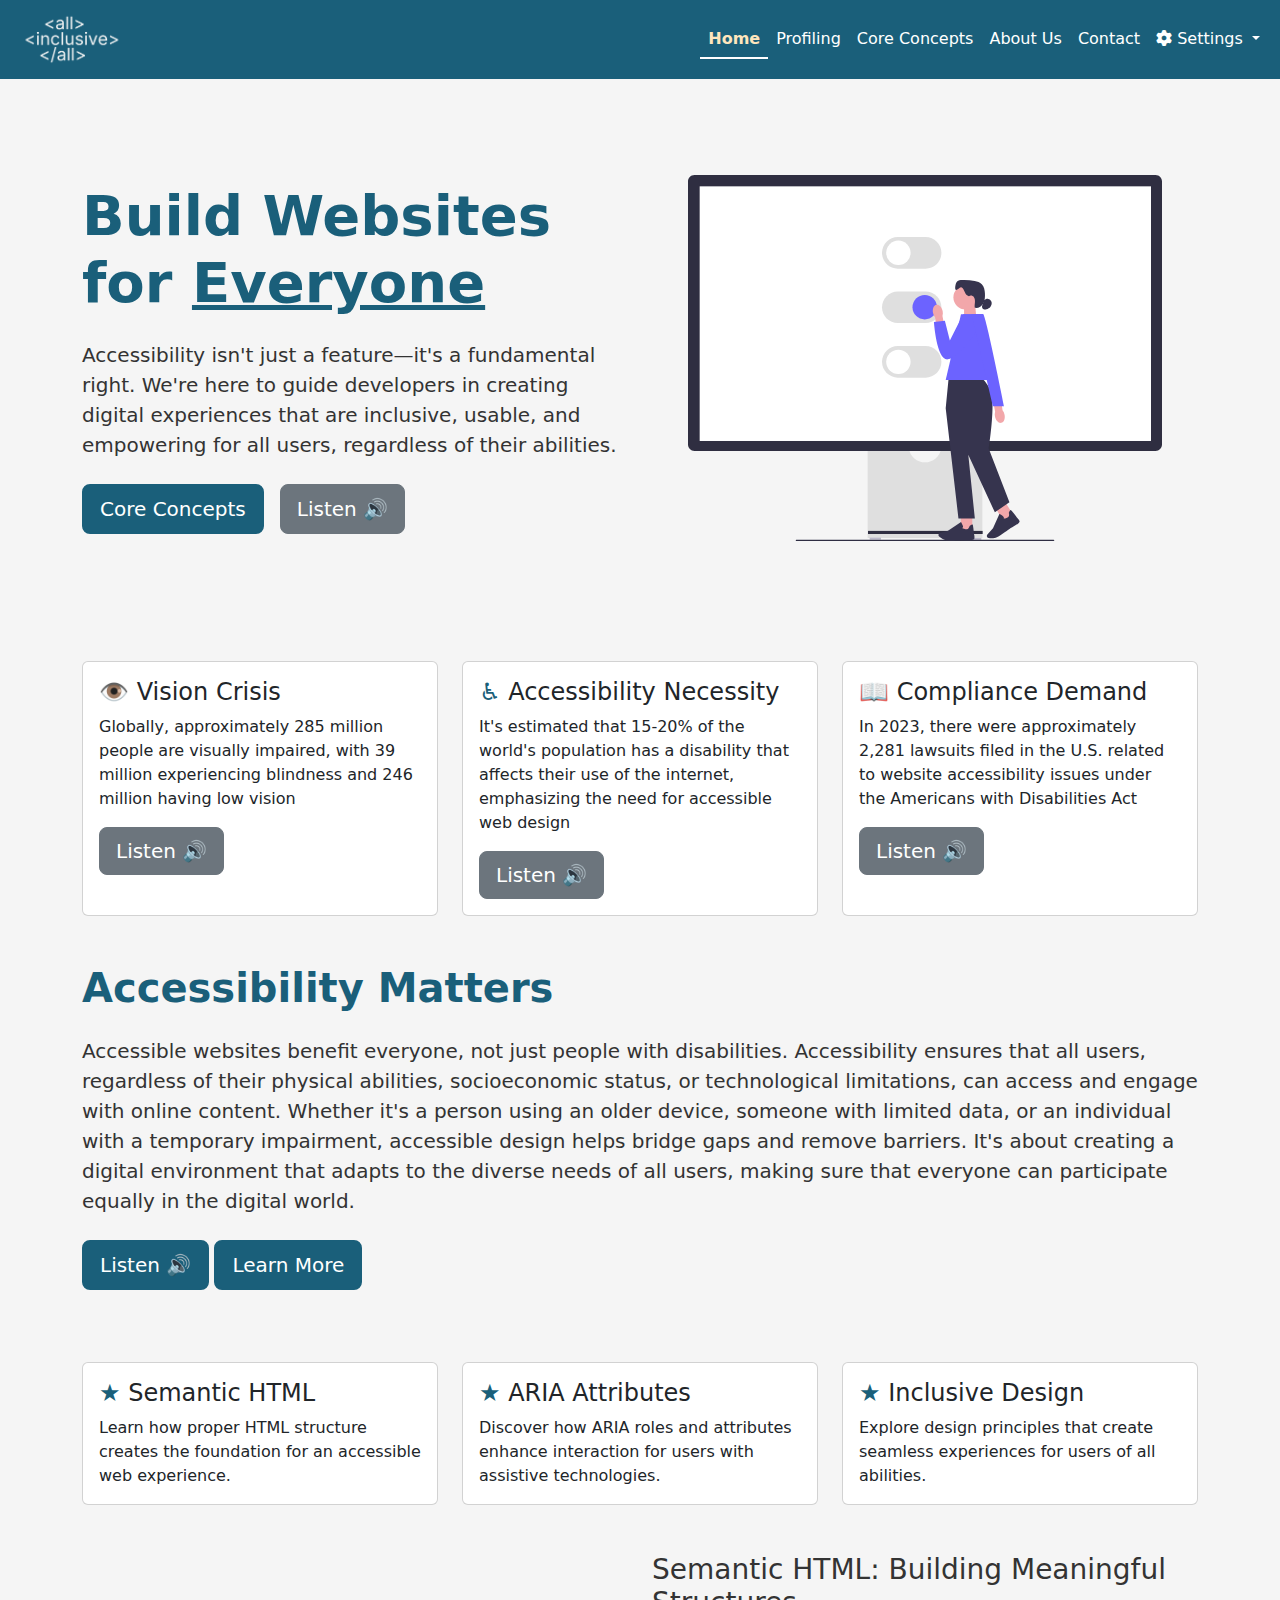
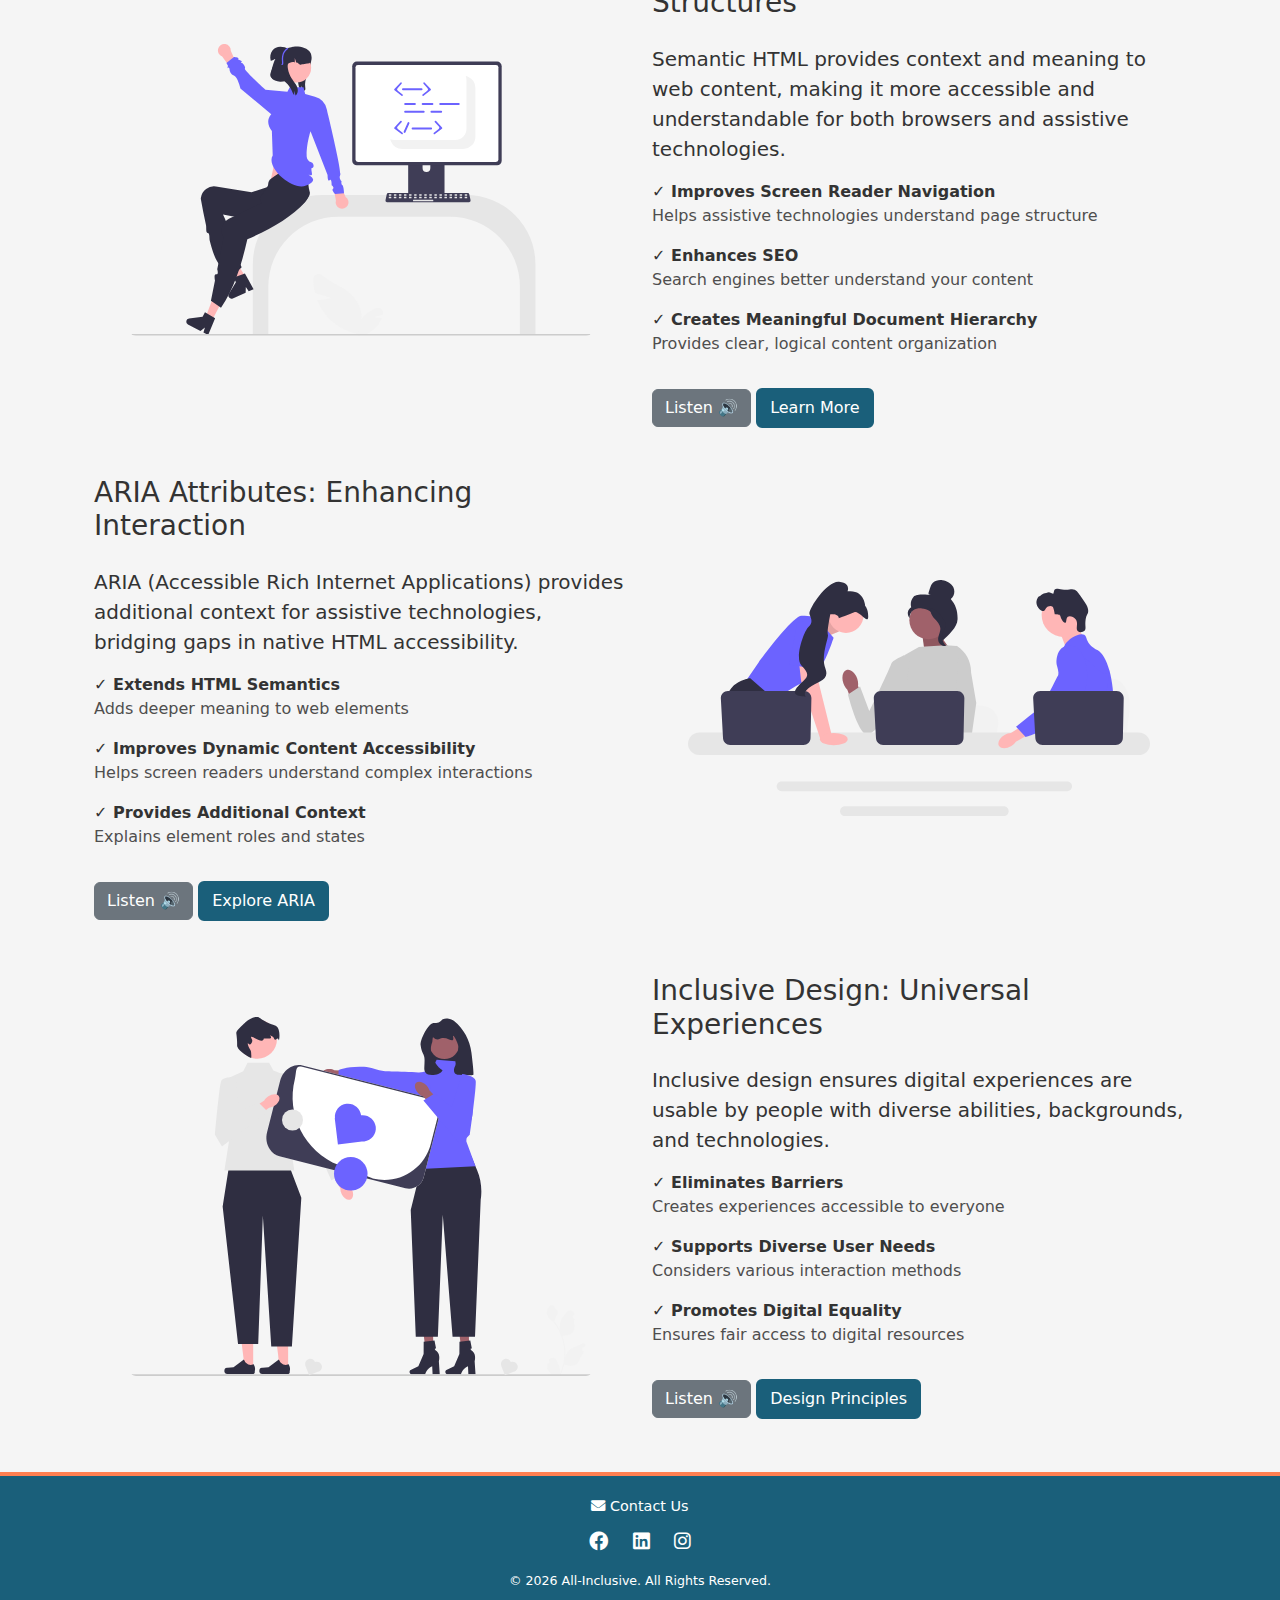
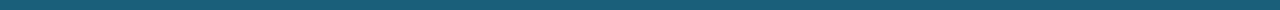
==== index.html @ 08ccdc7e "Merge branch 'main' into johnny-branch" ====
<!DOCTYPE html>
<html lang="en">
  <head>
    <meta charset="UTF-8" />
    <meta name="viewport" content="width=device-width, initial-scale=1.0" />
    <meta
      name="description"
      content="Learn about web accessibility, semantic HTML, ARIA attributes, and inclusive design to create more accessible websites for all users."
    />
    <!-- Font Awesome -->
    <link
      href="https://cdnjs.cloudflare.com/ajax/libs/font-awesome/6.0.0-beta3/css/all.min.css"
      rel="stylesheet"
    />
    <!--Add favicon-->
    <link
      rel="stylesheet"
      href="https://cdn.jsdelivr.net/npm/bootstrap@5.3.2/dist/css/bootstrap.min.css"
    />
    <link rel="stylesheet" href="assets/css/styles.css" />
    <title>All-inclusive</title>
    <!-- SEO and Structured Data -->
    <script type="application/ld+json">
      {
        "@context": "",
        "@type": "WebSite",
        "name": "Inclusive Web Design",
        "description": "A comprehensive guide to creating accessible websites",
        "keywords": "web accessibility, semantic HTML, ARIA, inclusive design"
      }
    </script>
  </head>
  <body>
    <!-- NavBar -->
    <div id="navbar-placeholder"></div>

    <!-- For keyboard-only users: A Hidden "skip to main content"-link -->
    <a href="#semantic-html" class="visually-hidden-focusable"
      >Skip to main content</a
    >
    <!-- Main Content -->
    <main class="container my-5">
      <div class="row align-items-center">
        <div class="col-lg-6">
          <h1 class="display-4 fw-bold text-primary">
            Build Websites for
            <span class="text-decoration-underline">Everyone</span>
          </h1>
          <p class="lead my-4">
            Accessibility isn't just a feature—it's a fundamental right. We're
            here to guide developers in creating digital experiences that are
            inclusive, usable, and empowering for all users, regardless of their
            abilities.
          </p>
          <div class="d-flex gap-3">
            <a
              href="core-concepts.html"
              class="btn btn-primary btn-lg"
              aria-label="Start Learning Accessibility"
            >
              Core Concepts
            </a>
            <!-- Existing Read Aloud Button for MP3 -->
            <button
              class="btn btn-secondary btn-lg"
              data-audio-id="build-websites-for-everyone"
              aria-label="Read the content"
            >
              Listen 🔊
            </button>
          </div>
        </div>
        <div class="col-lg-6 p-5">
          <img
            src="assets/images/illustration.svg"
            alt="Diverse users interacting with digital devices"
            class="img-fluid"
            aria-describedby="image-description"
          />
        </div>
      </div>

      <section>
        <div class="row my-5 g-4">
          <div class="col-md-4">
            <div class="card h-100">
              <div class="card-body">
                <h2 class="card-title h4">
                  <span class="emoji">👁️</span> Vision Crisis
                </h2>
                <p class="card-text">
                  Globally, approximately 285 million people are visually
                  impaired, with 39 million experiencing blindness and 246
                  million having low vision
                </p>
                <button
                  class="btn btn-secondary btn-lg"
                  data-audio-id="vision-crisis"
                  aria-label="Read the content"
                >
                  Listen 🔊
                </button>
              </div>
            </div>
          </div>
          <div class="col-md-4">
            <div class="card h-100">
              <div class="card-body">
                <h2 class="card-title h4">
                  <span class="emoji">♿</span> Accessibility Necessity
                </h2>
                <p class="card-text">
                  It's estimated that 15-20% of the world's population has a
                  disability that affects their use of the internet, emphasizing
                  the need for accessible web design
                </p>
                <button
                  class="btn btn-secondary btn-lg"
                  data-audio-id="accessibility-necessity"
                  aria-label="Read the content"
                >
                  Listen 🔊
                </button>
              </div>
            </div>
          </div>
          <div class="col-md-4">
            <div class="card h-100">
              <div class="card-body">
                <h2 class="card-title h4">
                  <span class="emoji">📖</span> Compliance Demand
                </h2>
                <p class="card-text">
                  In 2023, there were approximately 2,281 lawsuits filed in the
                  U.S. related to website accessibility issues under the
                  Americans with Disabilities Act
                </p>
                <button
                  class="btn btn-secondary btn-lg"
                  data-audio-id="compliance-demand"
                  aria-label="Read the content"
                >
                  Listen 🔊
                </button>
              </div>
            </div>
          </div>
        </div>

        <h2 class="display-6 fw-bold text-primary mt-4">
          Accessibility Matters
        </h2>

        <p class="lead my-4">
          <strong
            >Accessible websites benefit everyone, not just people with
            disabilities.</strong
          >
          Accessibility ensures that all users, regardless of their physical
          abilities, socioeconomic status, or technological limitations, can
          access and engage with online content. Whether it's a person using an
          older device, someone with limited data, or an individual with a
          temporary impairment, accessible design helps bridge gaps and remove
          barriers. It's about creating a digital environment that adapts to the
          diverse needs of all users, making sure that everyone can participate
          equally in the digital world.
        </p>
        <button
          class="btn btn-primary btn-lg"
          data-audio-id="accessibility-matters"
          aria-label="Read the content"
        >
          Listen 🔊
        </button>
        <a
          href="profiling.html"
          class="btn btn-primary btn-lg"
          aria-label="Start Learning Accessibility"
        >
          Learn More
        </a>
      </section>

      <!-- Key Focus Areas -->
      <section class="row my-5 g-4">
        <div class="col-md-4">
          <a href="#semantic-html" class="text-decoration-none">
            <div class="card h-100">
              <div class="card-body">
                <h2 class="card-title h4">
                  <span class="emoji">★</span> Semantic HTML
                </h2>
                <p class="card-text">
                  Learn how proper HTML structure creates the foundation for an
                  accessible web experience.
                </p>
              </div>
            </div>
          </a>
        </div>
        <div class="col-md-4">
          <a href="#aria-attributes" class="text-decoration-none">
            <div class="card h-100">
              <div class="card-body">
                <h2 class="card-title h4">
                  <span class="emoji">★</span> ARIA Attributes
                </h2>
                <p class="card-text">
                  Discover how ARIA roles and attributes enhance interaction for
                  users with assistive technologies.
                </p>
              </div>
            </div>
          </a>
        </div>
        <div class="col-md-4">
          <a href="#inclusive-design" class="text-decoration-none">
            <div class="card h-100">
              <div class="card-body">
                <h2 class="card-title h4">
                  <span class="emoji">★</span> Inclusive Design
                </h2>
                <p class="card-text">
                  Explore design principles that create seamless experiences for
                  users of all abilities.
                </p>
              </div>
            </div>
          </a>
        </div>
      </section>
      <!-- Detailed Sections for Key Accessibility Aspects -->
      <section id="detailed-sections" class="container">
        <!-- Semantic HTML Section -->
        <div id="semantic-html" class="row align-items-center my-5">
          <div class="col-md-6 order-md-2">
            <h2 class="h3 mb-4">
              Semantic HTML: Building Meaningful Structures
            </h2>
            <p class="lead">
              Semantic HTML provides context and meaning to web content, making
              it more accessible and understandable for both browsers and
              assistive technologies.
            </p>

            <ul class="list-unstyled">
              <li class="mb-3">
                <strong>✓ Improves Screen Reader Navigation</strong>
                <p class="muted">
                  Helps assistive technologies understand page structure
                </p>
              </li>
              <li class="mb-3">
                <strong>✓ Enhances SEO</strong>
                <p class="muted">
                  Search engines better understand your content
                </p>
              </li>
              <li>
                <strong>✓ Creates Meaningful Document Hierarchy</strong>
                <p class="muted">
                  Provides clear, logical content organization
                </p>
              </li>
            </ul>
            <button
              class="btn btn-secondary mt-3"
              data-audio-id="semantic-html"
              aria-label="Read the content"
            >
              Listen 🔊
            </button>
            <a href="#" class="btn btn-primary mt-3">Learn More</a>
          </div>
          <div class="col-md-6 order-md-1 p-5">
            <img
              src="assets/images/coder.svg"
              alt="Semantic HTML Structure Visualization"
              class="img-fluid rounded"
            />
          </div>
        </div>
        <!-- ARIA Attributes Section -->
        <div id="aria-attributes" class="row align-items-center my-5">
          <div class="col-md-6">
            <h2 class="h3 mb-4">ARIA Attributes: Enhancing Interaction</h2>
            <p class="lead">
              ARIA (Accessible Rich Internet Applications) provides additional
              context for assistive technologies, bridging gaps in native HTML
              accessibility.
            </p>

            <ul class="list-unstyled">
              <li class="mb-3">
                <strong>✓ Extends HTML Semantics</strong>
                <p class="muted">Adds deeper meaning to web elements</p>
              </li>
              <li class="mb-3">
                <strong>✓ Improves Dynamic Content Accessibility</strong>
                <p class="muted">
                  Helps screen readers understand complex interactions
                </p>
              </li>
              <li>
                <strong>✓ Provides Additional Context</strong>
                <p class="muted">Explains element roles and states</p>
              </li>
            </ul>
            <button
              class="btn btn-secondary mt-3"
              data-audio-id="aria-attributes"
              aria-label="Read the content"
            >
              Listen 🔊
            </button>
            <a href="#" class="btn btn-primary mt-3">Explore ARIA</a>
          </div>
          <div class="col-md-6 p-5">
            <img
              src="assets/images/developing.svg"
              alt="ARIA Attributes Interaction Diagram"
              class="img-fluid rounded"
            />
          </div>
        </div>
        <!-- Inclusive Design Section -->
        <div id="inclusive-design" class="row align-items-center my-5">
          <div class="col-md-6 order-md-2">
            <h2 class="h3 mb-4">Inclusive Design: Universal Experiences</h2>
            <p class="lead">
              Inclusive design ensures digital experiences are usable by people
              with diverse abilities, backgrounds, and technologies.
            </p>
            <ul class="list-unstyled">
              <li class="mb-3">
                <strong>✓ Eliminates Barriers</strong>
                <p class="muted">Creates experiences accessible to everyone</p>
              </li>
              <li class="mb-3">
                <strong>✓ Supports Diverse User Needs</strong>
                <p class="muted">Considers various interaction methods</p>
              </li>
              <li>
                <strong>✓ Promotes Digital Equality</strong>
                <p class="muted">Ensures fair access to digital resources</p>
              </li>
            </ul>
            <button
              class="btn btn-secondary mt-3"
              data-audio-id="inclusive-design"
              aria-label="Read the content"
            >
              Listen 🔊
            </button>
            <a href="#" class="btn btn-primary mt-3">Design Principles</a>
          </div>
          <div class="col-md-6 order-md-1 p-5">
            <img
              src="assets/images/showing-support.svg"
              alt="Inclusive Design Representation"
              class="img-fluid rounded"
            />
          </div>
        </div>
      </section>
    </main>
    <!-- Footer -->
    <div id="footer-placeholder"></div>


    <!-- Load jQuery -->
    <script src="https://code.jquery.com/jquery-3.6.0.min.js"></script>

    <!--Scripts-->
    <script src="https://cdn.jsdelivr.net/npm/bootstrap@5.3.2/dist/js/bootstrap.bundle.min.js"></script>
    <script src="assets/scripts/navbar-footer.js"></script>
    <script src="assets/scripts/navigation.js"></script>
    <script src="assets/scripts/themetoggle.js"></script>
    <script src="assets/scripts/font-toggle.js"></script>
    <script src="assets/scripts/main.js"></script>
    <script src="assets/scripts/audioFiles.js"></script>
    <script type="module" src="assets/scripts/readAudio.js"></script>
  </body>
</html>
---- assets/css/styles.css ----
/* import google fonts */
@import url('https://fonts.googleapis.com/css2?family=Inter:ital,opsz,wght@0,14..32,100..900;1,14..32,100..900&family=Merriweather:ital,wght@0,300;0,400;0,700;0,900;1,300;1,400;1,700;1,900&display=swap');

/* Define OpenDyslexic Font */
@import url('https://fonts.cdnfonts.com/css/open-dyslexic');

/* Dyslexic Font Class */
.dyslexic-font {
    font-family: 'Open-Dyslexic', sans-serif;
}
/* root variables */
:root {
    /* Accessible Color Palette */
    --primary-color: #1A5F7A;     /* Deep Blue */
    --secondary-color: #10514E;   /* Teal */
    --background-color: #F5F5F5;  /* Soft White */
    --text-color: #333333;        /* Charcoal Gray */
    --accent-color: #FF7F50;      /* Warm Orange */
    --muted-color: #4f4e4e;
    --links-color: #fff;
    --nav-hover-color: #d6d5d5;
    --nav-active-color: #FFE6BD;

    /* --navbar-color: #1A5F7A; */
    /* White/black color shades */
    --white-color: #fff;
    --black-color: #222;
}

[data-theme="dark"] {
    /* Accessible Dark Mode Variables */
    --primary-color: #83B7C9;    /* Brighter Blue */
    --secondary-color: #2BD4CB;   /* Vivid Teal */
    --background-color: #121212;  /* True Dark Gray */
    --text-color: #E0E0E0;        /* Light Gray */
    --accent-color: #FF6347;      /* Vibrant Red-Orange */
    --muted-color: #b3b2b2;
    --links-color: #000;
    --nav-hover-color: #373636;      /* Vibrant Red-Orange */
    --nav-active-color: #690000;     /* Pale Peach for active state */
    --white-color: #FFFFFF;
    --black-color: #000000;
}

/* body styles */
body {
    color: var(--text-color);
    background-color: var(--background-color);
    /* font-size: 1rem;
    line-height: 1.5;
    font-family: 'Inter', sans-serif; */
}

/* h1, h2, h3, h4, h5, h6 {
    font-family: 'Merriweather', sans-serif;
    font-weight: 700;
    line-height: 1.3;
} */

.btn-primary {
    background-color: var(--primary-color);
    color: var(--links-color);
    border: 2px solid var(--primary-color);
}

.btn-primary:hover {
    background-color: var(--accent-color);
    color: var(--white-color);
    border-color: var(--accent-color);
}

.btn-outline-secondary {
    background-color: transparent;
    color: var(--secondary-color);
    border: 2px solid var(--secondary-color);
}

.btn-outline-secondary:hover {
    background-color: var(--secondary-color);
    color: var(--white-color);
    border-color: var(--secondary-color);
}

.text-primary {
    color: var(--primary-color) !important;
}

.bg-light {
    background-color: var(--background-color) !important;
}

a {
    color: var(--secondary-color);
}

a:hover {
    color: var(--primary-color);
}

.muted {
    color: var(--muted-color);
}

.emoji {
    color: #1A5F7A;
}

.navbar,
.footer {
    background-color: var(--primary-color);
}

.navbar-toggler {
    border: solid var(--links-color) !important;
}

.navbar-toggler-icon {
    transition: transform 0.3s ease;
}

.navbar-toggler[aria-expanded="true"] .navbar-toggler-icon {
    transform: rotate(90deg);
}

.nav-link {
    color: var(--links-color);
    position: relative;
    transition: color 0.3s ease;
}

.nav-link:hover {
    color: var(--nav-hover-color);
    transform: translateY(-2px);
}

.nav-link.active {
    color: var(--nav-active-color) !important;
    font-weight: bold;
}

.nav-link.active::after {
    content: '';
    position: absolute;
    bottom: 0;
    left: 0;
    width: 0;
    height: 2px;
    background-color: var(--links-color);
    transition: width 0.3s ease;
}

.nav-link.active::after {
    width: 100%;
}


#theme-toggle {
    color: var(--links-color);
    cursor: pointer;
    font-size: 0.8rem;
}

#theme-toggle:hover {
    color: var(--accent-color);
}

#font-toggle {
    color: var(--links-color);
    cursor: pointer;
    font-size: 0.8rem;
}

#font-toggle:hover {
    color: var(--accent-color);
}

.link {
    color: var(--links-color) !important;
}

.dropdown-menu {
    background-color: var(--primary-color)!important;
    max-width: 150px !important;
    min-width: 120px !important;
    border: 3px solid var(--primary-color);
    box-shadow: 0 4px 10px rgba(0, 0, 0, 0.2);
}

/* Footer Styling */
.footer {
    padding: 20px 0;
    font-size: 0.9rem;
    text-align: center;
    border-top: 4px solid var(--accent-color);
}

.footer a {
    text-decoration: none;
    transition: color 0.3s ease, transform 0.2s ease;
    margin: 0 10px;
    display: inline-block;
}

.footer a:hover {
    color: var(--nav-active-color);
    transform: translateY(-3px);
}

.footer .social-icons {
    margin-top: 10px;
}

.footer .social-icons a {
    font-size: 1.2rem;
    margin: 0 10px;
    color: var(--links-color);
}

.footer .social-icons a:hover {
    color: var(--nav-active-color);
    transform: scale(1.2);
}

.footer small {
    display: block;
    margin-top: 15px;
    color: var(--links-color);
}
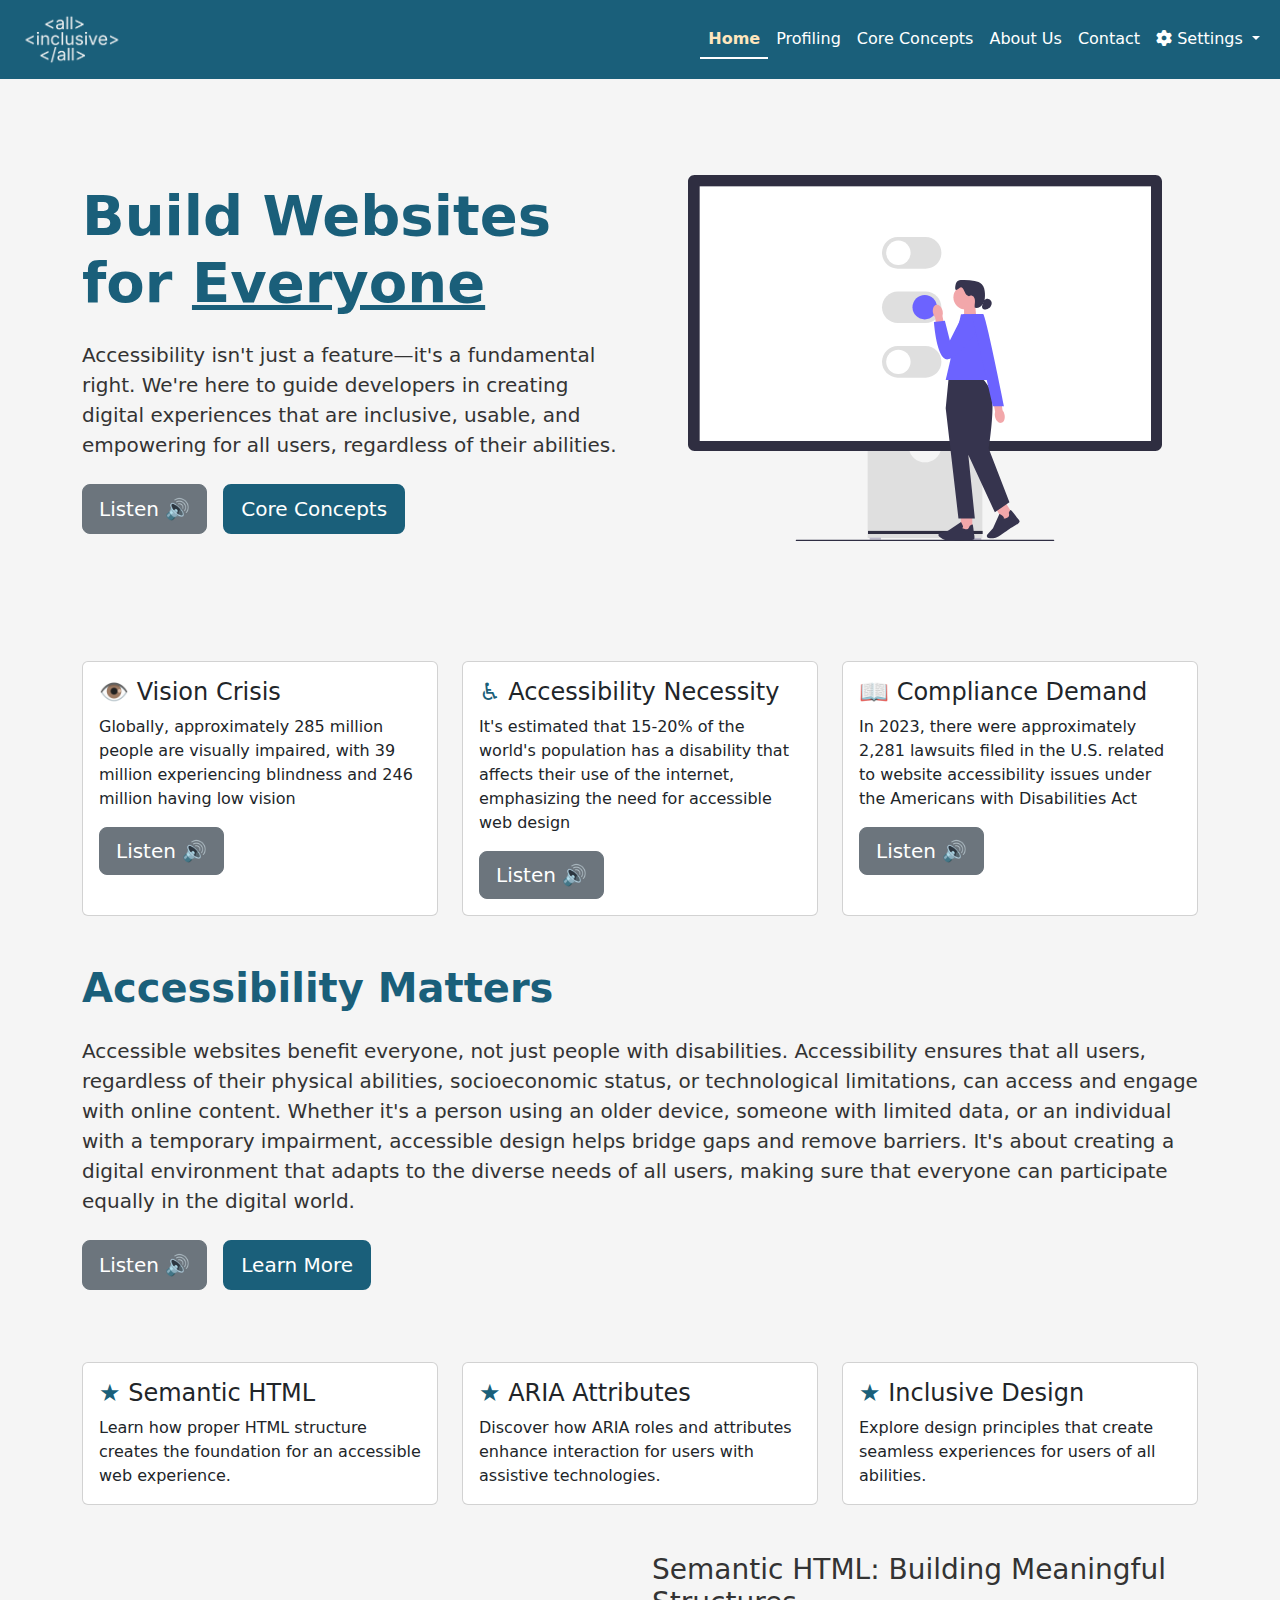
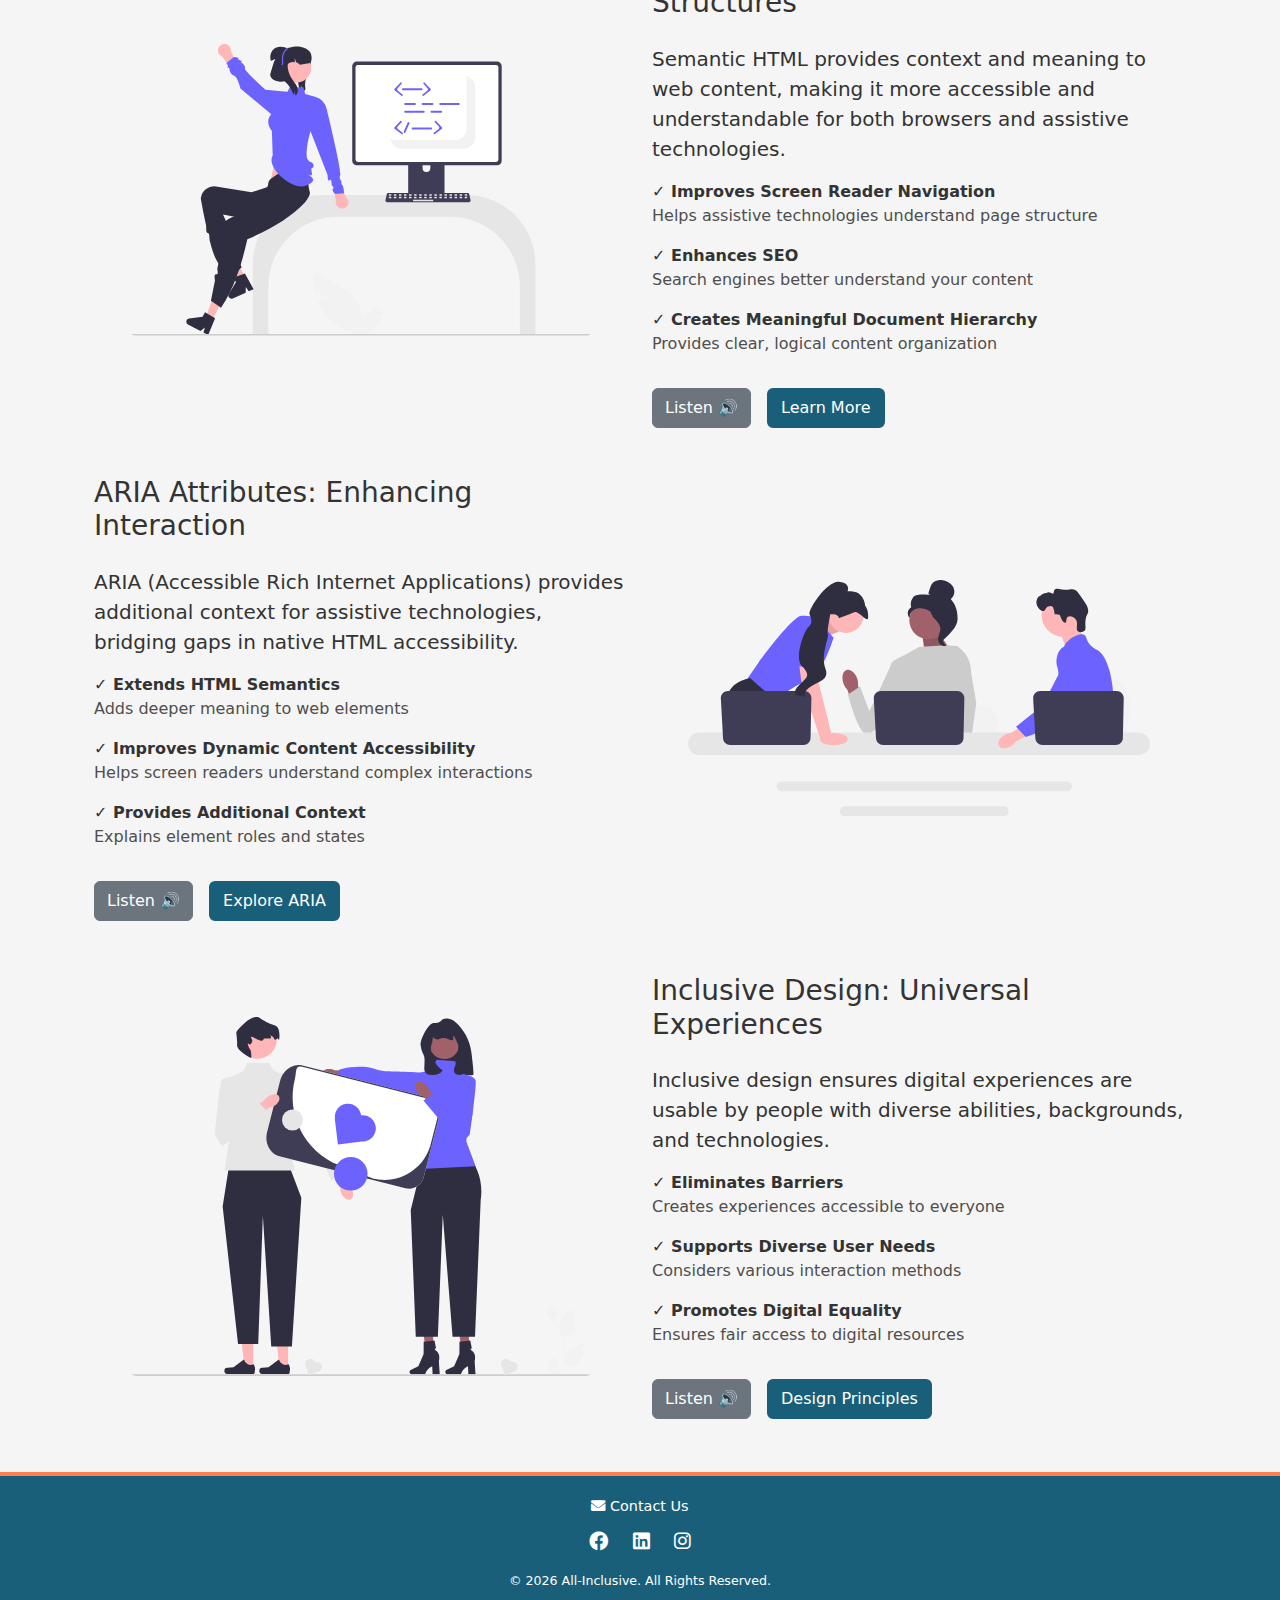
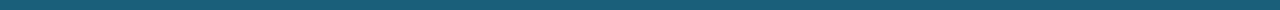
==== commit e24db13d: "Merge pull request #98 from JohnnySonTrinh/johnny-settings" ====
--- a/index.html
+++ b/index.html
@@ -53,6 +53,13 @@
             abilities.
           </p>
           <div class="d-flex gap-3">
+            <button
+              class="btn btn-secondary btn-lg"
+              data-audio-id="build-websites-for-everyone"
+              aria-label="Read the content"
+            >
+              Listen 🔊
+            </button>
             <a
               href="core-concepts.html"
               class="btn btn-primary btn-lg"
@@ -60,14 +67,6 @@
             >
               Core Concepts
             </a>
-            <!-- Existing Read Aloud Button for MP3 -->
-            <button
-              class="btn btn-secondary btn-lg"
-              data-audio-id="build-websites-for-everyone"
-              aria-label="Read the content"
-            >
-              Listen 🔊
-            </button>
           </div>
         </div>
         <div class="col-lg-6 p-5">
@@ -165,20 +164,22 @@
           diverse needs of all users, making sure that everyone can participate
           equally in the digital world.
         </p>
-        <button
-          class="btn btn-primary btn-lg"
-          data-audio-id="accessibility-matters"
-          aria-label="Read the content"
-        >
-          Listen 🔊
-        </button>
-        <a
-          href="profiling.html"
-          class="btn btn-primary btn-lg"
-          aria-label="Start Learning Accessibility"
-        >
-          Learn More
-        </a>
+        <div class="d-flex gap-3">
+          <button
+            class="btn btn-secondary btn-lg"
+            data-audio-id="accessibility-matters"
+            aria-label="Read the content"
+          >
+            Listen 🔊
+          </button>
+          <a
+            href="profiling.html"
+            class="btn btn-primary btn-lg"
+            aria-label="Start Learning Accessibility"
+          >
+            Learn More
+          </a>
+        </div>
       </section>
 
       <!-- Key Focus Areas -->
@@ -263,14 +264,16 @@
                 </p>
               </li>
             </ul>
-            <button
-              class="btn btn-secondary mt-3"
-              data-audio-id="semantic-html"
-              aria-label="Read the content"
-            >
-              Listen 🔊
-            </button>
-            <a href="#" class="btn btn-primary mt-3">Learn More</a>
+            <div class="d-flex gap-3">
+              <button
+                class="btn btn-secondary mt-3"
+                data-audio-id="semantic-html"
+                aria-label="Read the content"
+              >
+                Listen 🔊
+              </button>
+              <a href="#" class="btn btn-primary mt-3">Learn More</a>
+            </div>
           </div>
           <div class="col-md-6 order-md-1 p-5">
             <img
@@ -306,14 +309,16 @@
                 <p class="muted">Explains element roles and states</p>
               </li>
             </ul>
-            <button
-              class="btn btn-secondary mt-3"
-              data-audio-id="aria-attributes"
-              aria-label="Read the content"
-            >
-              Listen 🔊
-            </button>
-            <a href="#" class="btn btn-primary mt-3">Explore ARIA</a>
+            <div class="d-flex gap-3">
+              <button
+                class="btn btn-secondary mt-3"
+                data-audio-id="aria-attributes"
+                aria-label="Read the content"
+              >
+                Listen 🔊
+              </button>
+              <a href="#" class="btn btn-primary mt-3">Explore ARIA</a>
+            </div>
           </div>
           <div class="col-md-6 p-5">
             <img
@@ -345,14 +350,16 @@
                 <p class="muted">Ensures fair access to digital resources</p>
               </li>
             </ul>
-            <button
-              class="btn btn-secondary mt-3"
-              data-audio-id="inclusive-design"
-              aria-label="Read the content"
-            >
-              Listen 🔊
-            </button>
-            <a href="#" class="btn btn-primary mt-3">Design Principles</a>
+            <div class="d-flex gap-3">
+              <button
+                class="btn btn-secondary mt-3"
+                data-audio-id="inclusive-design"
+                aria-label="Read the content"
+              >
+                Listen 🔊
+              </button>
+              <a href="#" class="btn btn-primary mt-3">Design Principles</a>
+            </div>
           </div>
           <div class="col-md-6 order-md-1 p-5">
             <img
@@ -366,7 +373,6 @@
     </main>
     <!-- Footer -->
     <div id="footer-placeholder"></div>
-
 
     <!-- Load jQuery -->
     <script src="https://code.jquery.com/jquery-3.6.0.min.js"></script>
@@ -378,7 +384,8 @@
     <script src="assets/scripts/themetoggle.js"></script>
     <script src="assets/scripts/font-toggle.js"></script>
     <script src="assets/scripts/main.js"></script>
-    <script src="assets/scripts/audioFiles.js"></script>
+    <script type="module" src="assets/scripts/audioFiles.js"></script>
     <script type="module" src="assets/scripts/readAudio.js"></script>
+    <script type="module" src="assets/scripts/settings.js"></script>
   </body>
 </html>
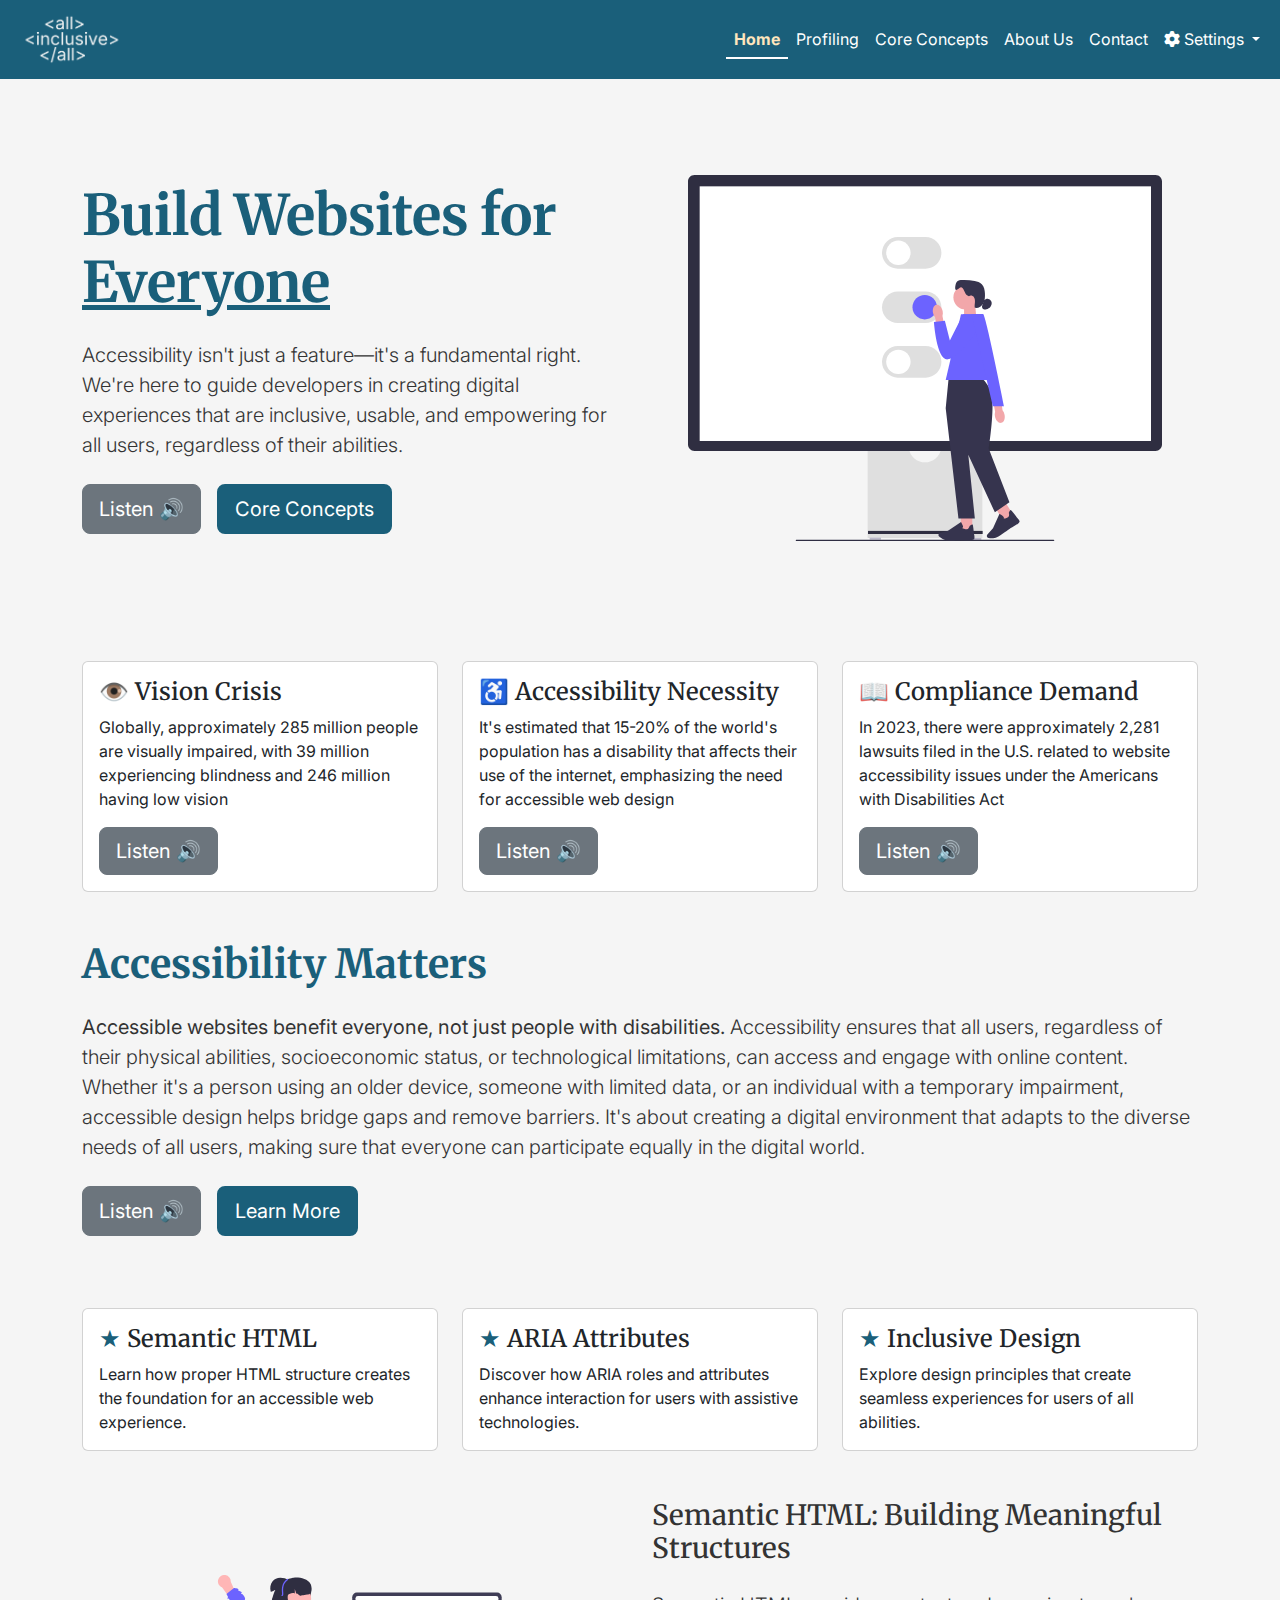
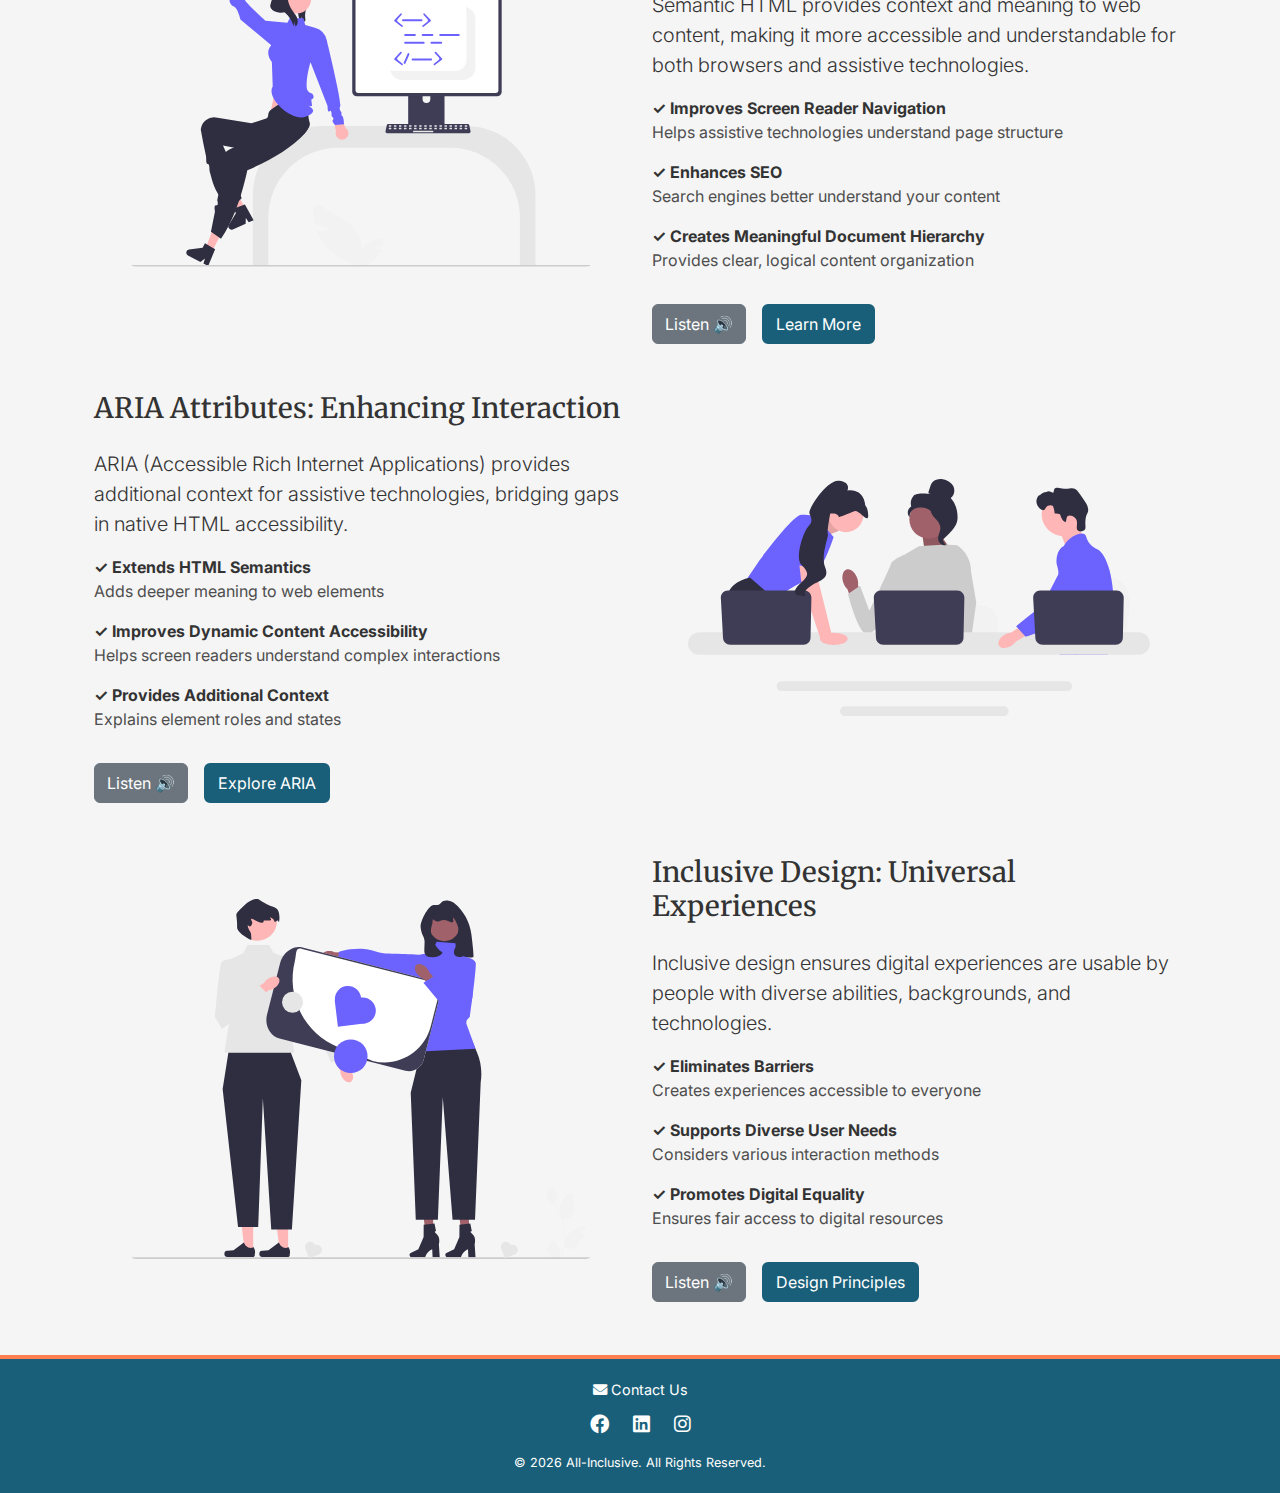
==== commit 580ca3e6: "Add favicon" ====
--- a/index.html
+++ b/index.html
@@ -12,7 +12,8 @@
       href="https://cdnjs.cloudflare.com/ajax/libs/font-awesome/6.0.0-beta3/css/all.min.css"
       rel="stylesheet"
     />
-    <!--Add favicon-->
+    <!-- Favicon -->
+    <link rel="icon" href="favicon.ico" type="image/x-icon">
     <link
       rel="stylesheet"
       href="https://cdn.jsdelivr.net/npm/bootstrap@5.3.2/dist/css/bootstrap.min.css"
--- a/assets/css/styles.css
+++ b/assets/css/styles.css
@@ -20,8 +20,6 @@
     --links-color: #fff;
     --nav-hover-color: #d6d5d5;
     --nav-active-color: #FFE6BD;
-
-    /* --navbar-color: #1A5F7A; */
     /* White/black color shades */
     --white-color: #fff;
     --black-color: #222;
@@ -36,8 +34,8 @@
     --accent-color: #FF6347;      /* Vibrant Red-Orange */
     --muted-color: #b3b2b2;
     --links-color: #000;
-    --nav-hover-color: #373636;      /* Vibrant Red-Orange */
-    --nav-active-color: #690000;     /* Pale Peach for active state */
+    --nav-hover-color: #373636;
+    --nav-active-color: #690000;
     --white-color: #FFFFFF;
     --black-color: #000000;
 }
@@ -46,16 +44,15 @@
 body {
     color: var(--text-color);
     background-color: var(--background-color);
-    /* font-size: 1rem;
-    line-height: 1.5;
-    font-family: 'Inter', sans-serif; */
-}
-
-/* h1, h2, h3, h4, h5, h6 {
+    font-size: 1rem;
+    font-family: 'Inter', sans-serif;
+}
+
+h1, h2, h3, h4, h5, h6 {
     font-family: 'Merriweather', sans-serif;
     font-weight: 700;
     line-height: 1.3;
-} */
+}
 
 .btn-primary {
     background-color: var(--primary-color);
@@ -104,6 +101,8 @@
 .emoji {
     color: #1A5F7A;
 }
+
+/* NavBar */
 
 .navbar,
 .footer {
@@ -153,11 +152,12 @@
     width: 100%;
 }
 
+/* Settings dropdown menu */
 
 #theme-toggle {
     color: var(--links-color);
     cursor: pointer;
-    font-size: 0.8rem;
+    font-size: 0.7rem;
 }
 
 #theme-toggle:hover {
@@ -167,7 +167,7 @@
 #font-toggle {
     color: var(--links-color);
     cursor: pointer;
-    font-size: 0.8rem;
+    font-size: 0.7rem;
 }
 
 #font-toggle:hover {
@@ -227,3 +227,16 @@
     color: var(--links-color);
 }
 
+/* Tooltip */
+
+.tooltip-inner {
+    background-color: var(--primary-color) !important;
+    color: var(--links-color);
+    border: 3px solid var(--primary-color);
+    box-shadow: 0 4px 10px var(--black-color);
+}
+
+:focus {
+    outline: 2px solid var(--accent-color) !important;
+    outline-offset: 3px !important;
+  }
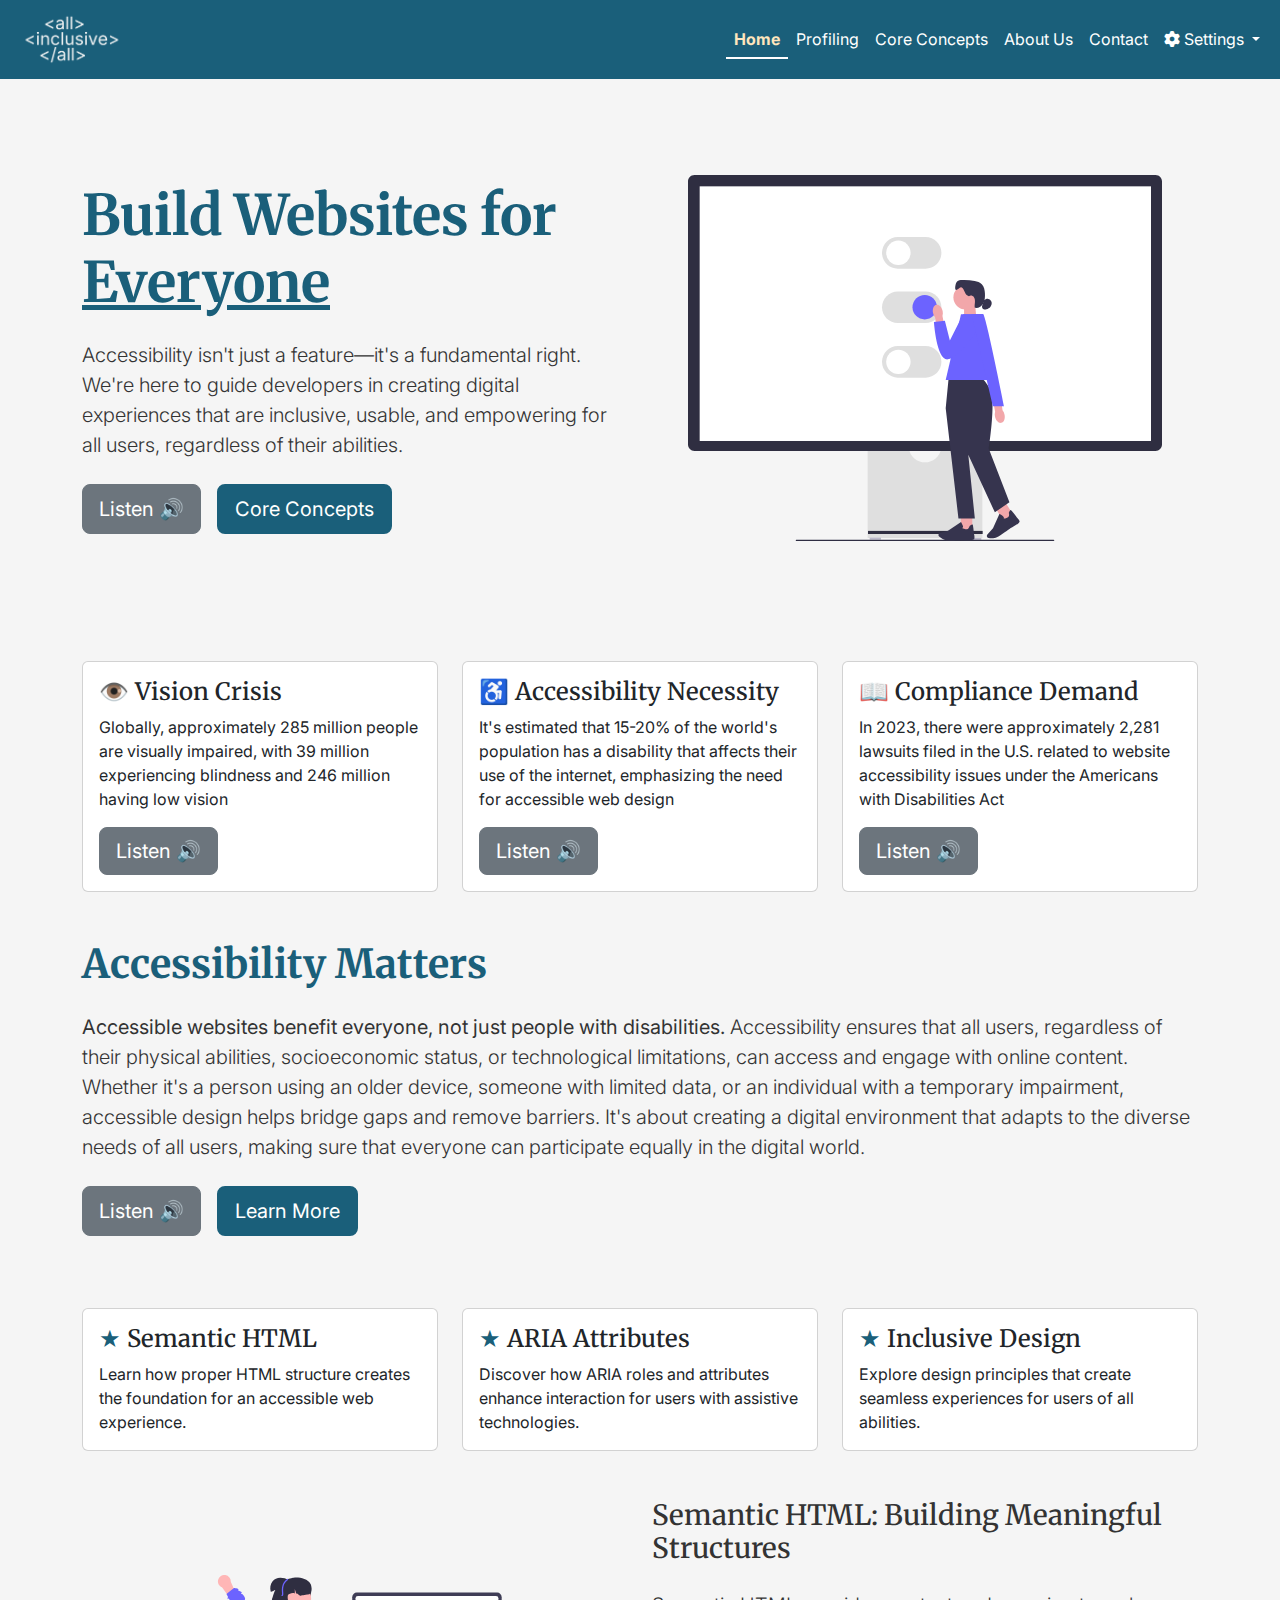
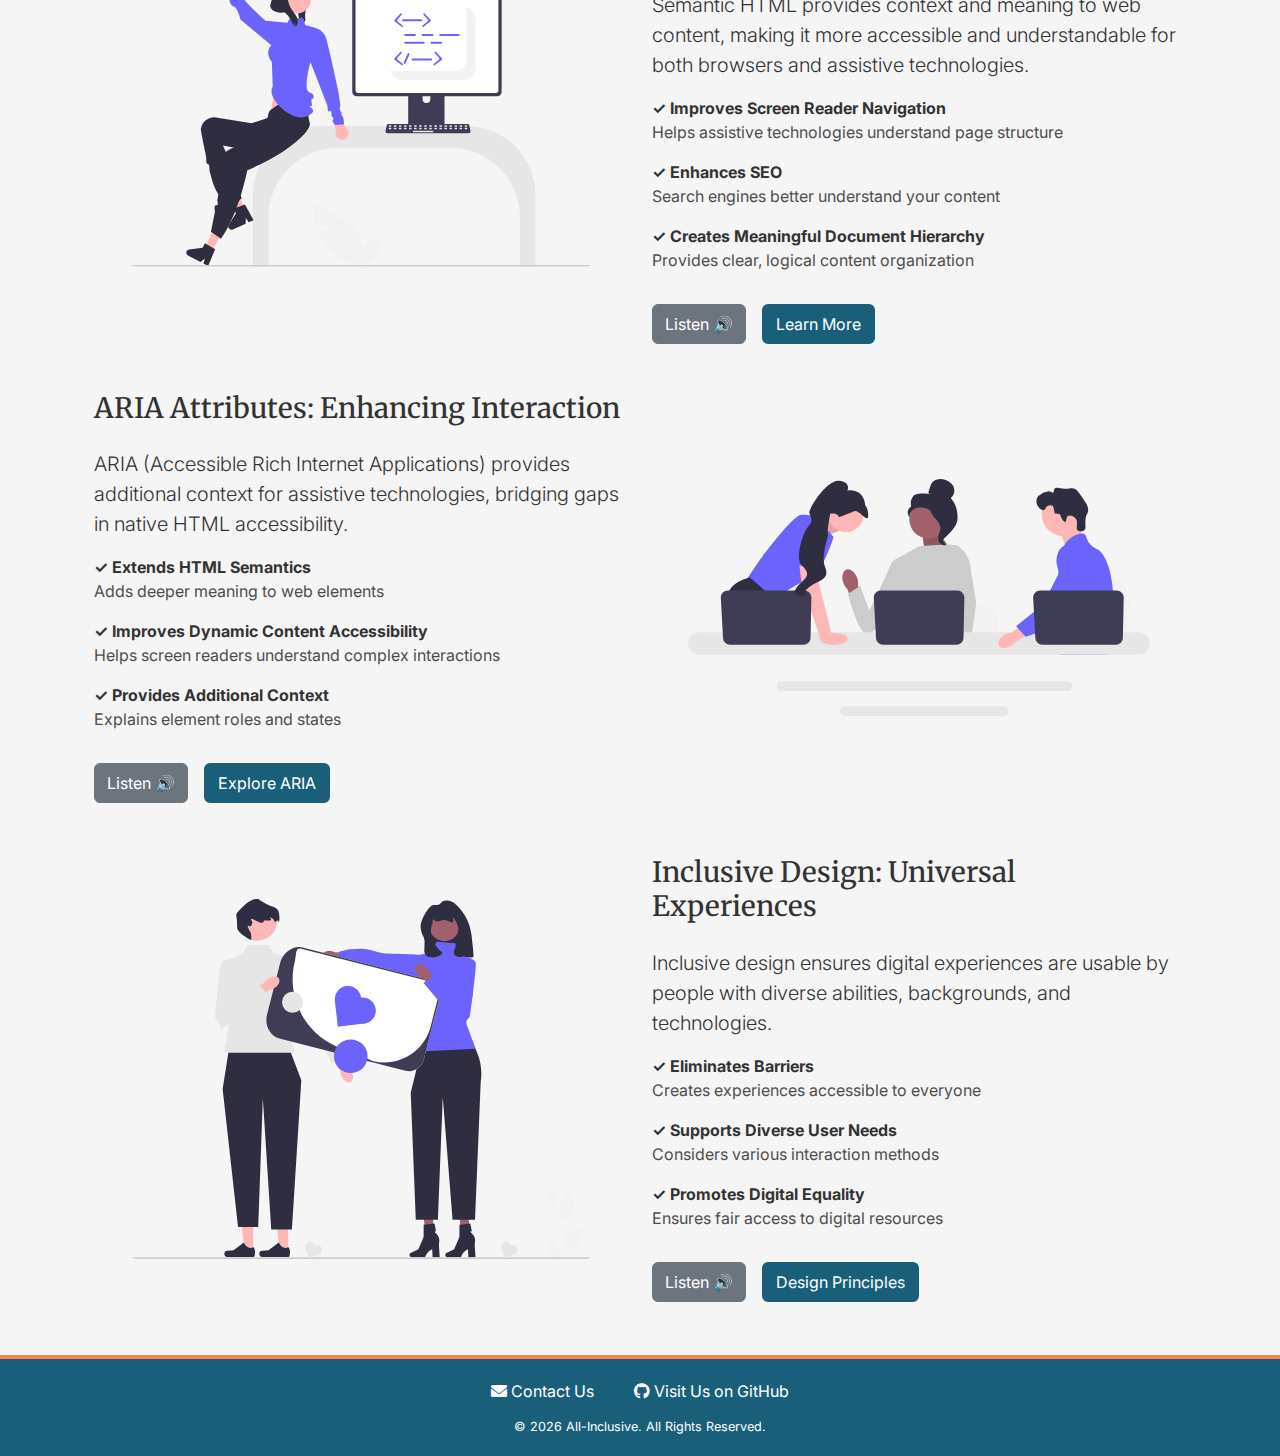
==== commit c7a9495d: "Fix style on footer" ====
--- a/index.html
+++ b/index.html
@@ -12,8 +12,7 @@
       href="https://cdnjs.cloudflare.com/ajax/libs/font-awesome/6.0.0-beta3/css/all.min.css"
       rel="stylesheet"
     />
-    <!-- Favicon -->
-    <link rel="icon" href="favicon.ico" type="image/x-icon">
+    <!--Add favicon-->
     <link
       rel="stylesheet"
       href="https://cdn.jsdelivr.net/npm/bootstrap@5.3.2/dist/css/bootstrap.min.css"
--- a/assets/css/styles.css
+++ b/assets/css/styles.css
@@ -8,14 +8,20 @@
 .dyslexic-font {
     font-family: 'Open-Dyslexic', sans-serif;
 }
+
 /* root variables */
 :root {
     /* Accessible Color Palette */
-    --primary-color: #1A5F7A;     /* Deep Blue */
-    --secondary-color: #10514E;   /* Teal */
-    --background-color: #F5F5F5;  /* Soft White */
-    --text-color: #333333;        /* Charcoal Gray */
-    --accent-color: #FF7F50;      /* Warm Orange */
+    --primary-color: #1A5F7A;
+    /* Deep Blue */
+    --secondary-color: #10514E;
+    /* Teal */
+    --background-color: #F5F5F5;
+    /* Soft White */
+    --text-color: #333333;
+    /* Charcoal Gray */
+    --accent-color: #FF7F50;
+    /* Warm Orange */
     --muted-color: #4f4e4e;
     --links-color: #fff;
     --nav-hover-color: #d6d5d5;
@@ -27,11 +33,16 @@
 
 [data-theme="dark"] {
     /* Accessible Dark Mode Variables */
-    --primary-color: #83B7C9;    /* Brighter Blue */
-    --secondary-color: #2BD4CB;   /* Vivid Teal */
-    --background-color: #121212;  /* True Dark Gray */
-    --text-color: #E0E0E0;        /* Light Gray */
-    --accent-color: #FF6347;      /* Vibrant Red-Orange */
+    --primary-color: #83B7C9;
+    /* Brighter Blue */
+    --secondary-color: #2BD4CB;
+    /* Vivid Teal */
+    --background-color: #121212;
+    /* True Dark Gray */
+    --text-color: #E0E0E0;
+    /* Light Gray */
+    --accent-color: #FF6347;
+    /* Vibrant Red-Orange */
     --muted-color: #b3b2b2;
     --links-color: #000;
     --nav-hover-color: #373636;
@@ -48,7 +59,12 @@
     font-family: 'Inter', sans-serif;
 }
 
-h1, h2, h3, h4, h5, h6 {
+h1,
+h2,
+h3,
+h4,
+h5,
+h6 {
     font-family: 'Merriweather', sans-serif;
     font-weight: 700;
     line-height: 1.3;
@@ -179,7 +195,7 @@
 }
 
 .dropdown-menu {
-    background-color: var(--primary-color)!important;
+    background-color: var(--primary-color) !important;
     max-width: 150px !important;
     min-width: 120px !important;
     border: 3px solid var(--primary-color);
@@ -199,26 +215,23 @@
     transition: color 0.3s ease, transform 0.2s ease;
     margin: 0 10px;
     display: inline-block;
+    transition: transform 0.3s ease, color 0.3s ease scale(1);
 }
 
 .footer a:hover {
-    color: var(--nav-active-color);
+    color: var(--nav-active-color) !important;
     transform: translateY(-3px);
-}
-
-.footer .social-icons {
-    margin-top: 10px;
-}
-
-.footer .social-icons a {
-    font-size: 1.2rem;
-    margin: 0 10px;
-    color: var(--links-color);
-}
-
-.footer .social-icons a:hover {
-    color: var(--nav-active-color);
     transform: scale(1.2);
+}
+
+.footer-links {
+    display: flex;
+    flex-wrap: wrap;
+    justify-content: center;
+    gap: 20px;
+    margin-bottom: 10px;
+    color: var(--links-color);
+    font-size: 1rem;
 }
 
 .footer small {
@@ -239,4 +252,4 @@
 :focus {
     outline: 2px solid var(--accent-color) !important;
     outline-offset: 3px !important;
-  }
+}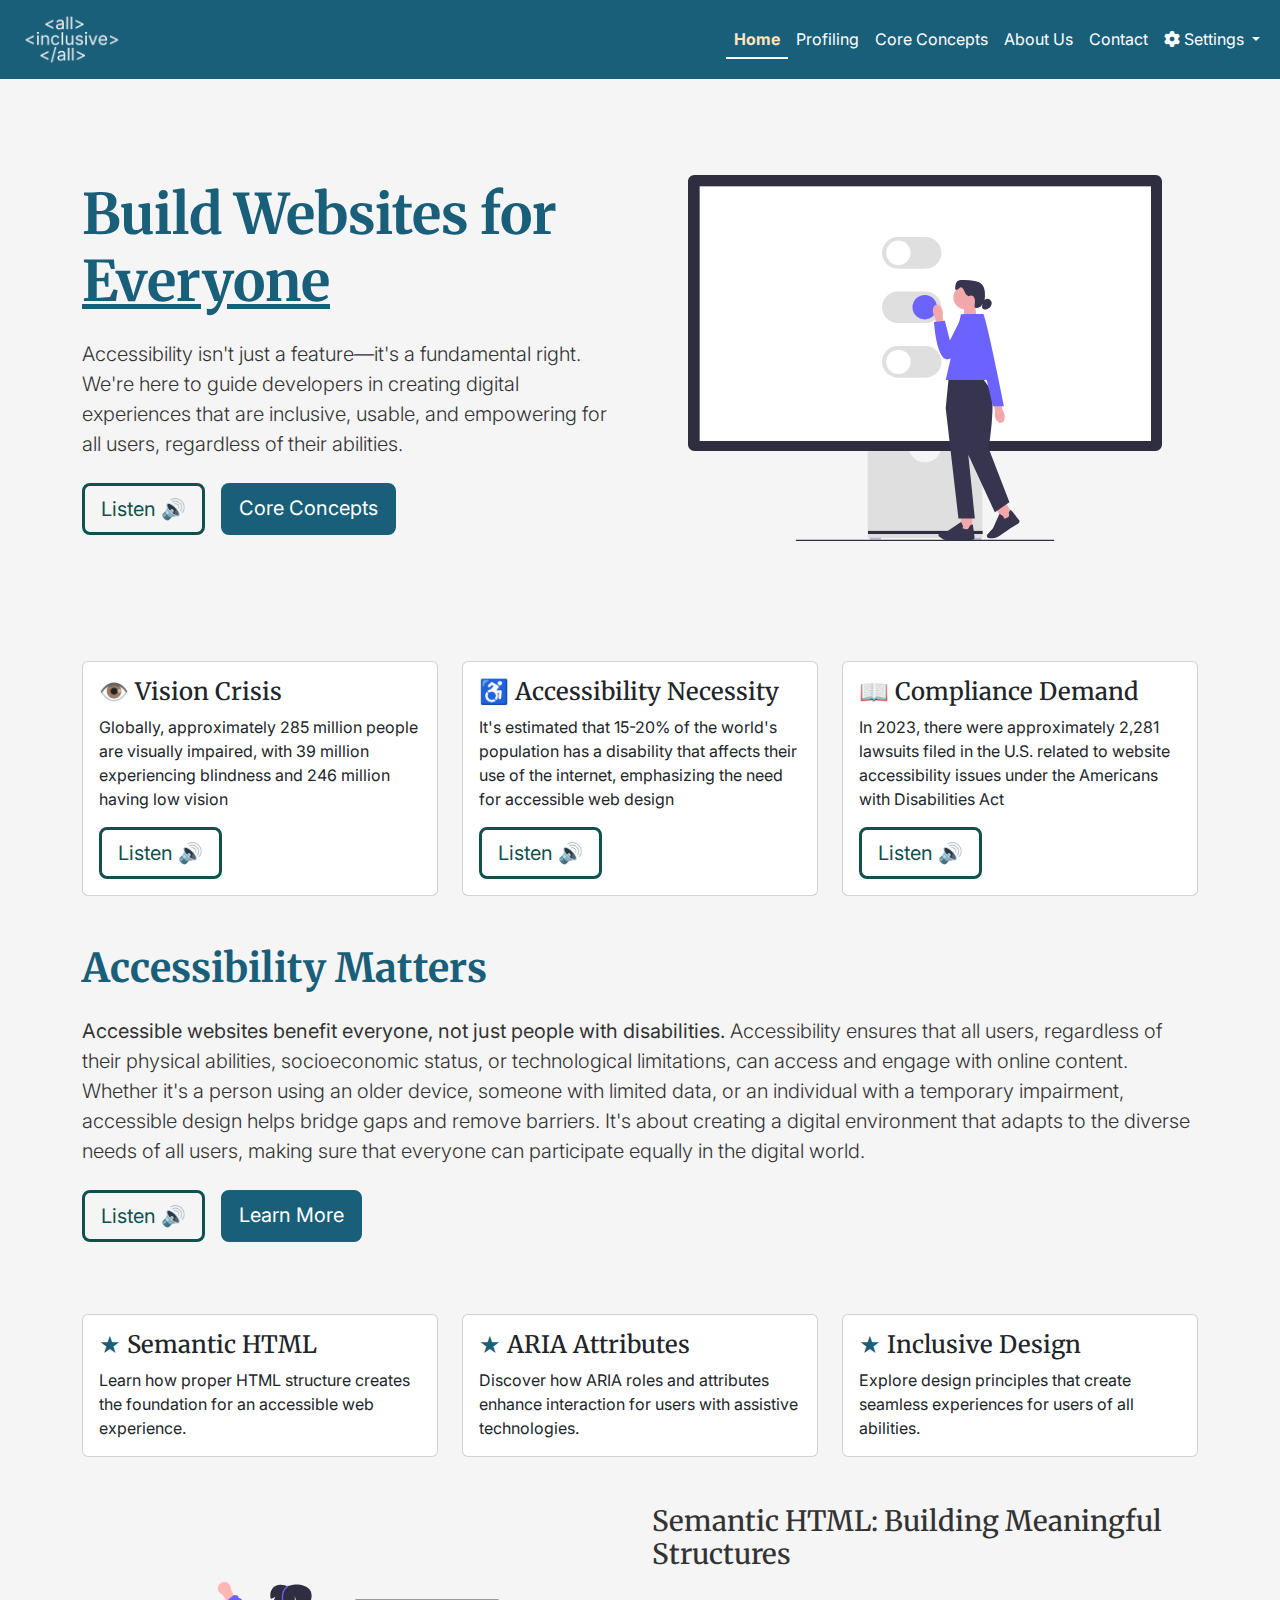
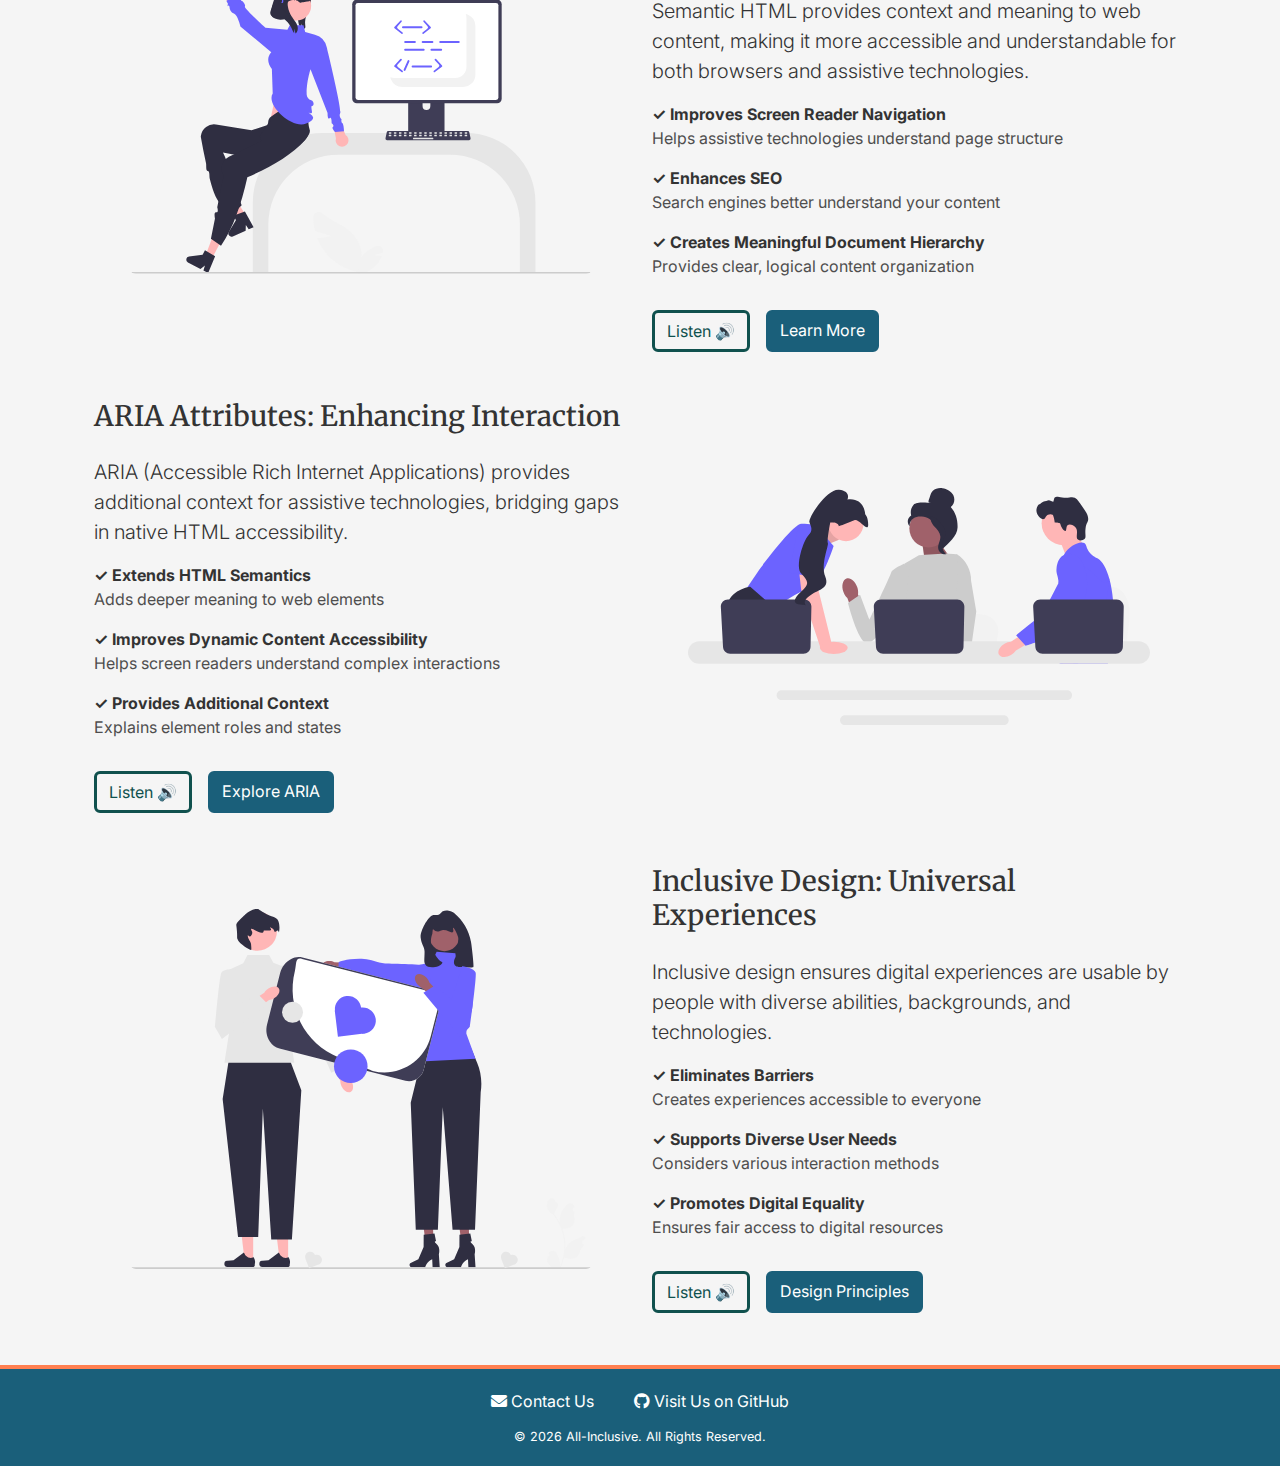
==== commit d3774bb3: "Improve styling" ====
--- a/index.html
+++ b/index.html
@@ -12,7 +12,8 @@
       href="https://cdnjs.cloudflare.com/ajax/libs/font-awesome/6.0.0-beta3/css/all.min.css"
       rel="stylesheet"
     />
-    <!--Add favicon-->
+    <!-- Favicon -->
+    <link rel="icon" href="favicon.ico" type="image/x-icon">
     <link
       rel="stylesheet"
       href="https://cdn.jsdelivr.net/npm/bootstrap@5.3.2/dist/css/bootstrap.min.css"
@@ -93,7 +94,7 @@
                   million having low vision
                 </p>
                 <button
-                  class="btn btn-secondary btn-lg"
+                  class="btn btn-card btn-lg"
                   data-audio-id="vision-crisis"
                   aria-label="Read the content"
                 >
@@ -114,7 +115,7 @@
                   the need for accessible web design
                 </p>
                 <button
-                  class="btn btn-secondary btn-lg"
+                  class="btn btn-card btn-lg"
                   data-audio-id="accessibility-necessity"
                   aria-label="Read the content"
                 >
@@ -135,7 +136,7 @@
                   Americans with Disabilities Act
                 </p>
                 <button
-                  class="btn btn-secondary btn-lg"
+                  class="btn btn-card btn-lg"
                   data-audio-id="compliance-demand"
                   aria-label="Read the content"
                 >
--- a/assets/css/styles.css
+++ b/assets/css/styles.css
@@ -70,6 +70,8 @@
     line-height: 1.3;
 }
 
+/* Buttons */
+
 .btn-primary {
     background-color: var(--primary-color);
     color: var(--links-color);
@@ -82,15 +84,33 @@
     border-color: var(--accent-color);
 }
 
-.btn-outline-secondary {
+.btn-secondary {
     background-color: transparent;
     color: var(--secondary-color);
-    border: 2px solid var(--secondary-color);
-}
-
-.btn-outline-secondary:hover {
+    border: 3px solid var(--secondary-color);
+}
+
+.btn-secondary:hover {
     background-color: var(--secondary-color);
-    color: var(--white-color);
+    color: var(--links-color);
+    border-color: var(--secondary-color);
+}
+
+.btn-card {
+    background-color: transparent;
+    color: var(--secondary-color);
+    border: 3px solid var(--secondary-color);
+}
+
+[data-theme= "dark"] .btn-card {
+    background-color: transparent;
+    color: #19807b;
+    border: 3px solid #19807b;
+}
+
+.btn-card:hover {
+    background-color: var(--secondary-color);
+    color: var(--links-color);
     border-color: var(--secondary-color);
 }
 
@@ -249,6 +269,8 @@
     box-shadow: 0 4px 10px var(--black-color);
 }
 
+/* Keyboard navigation */
+
 :focus {
     outline: 2px solid var(--accent-color) !important;
     outline-offset: 3px !important;
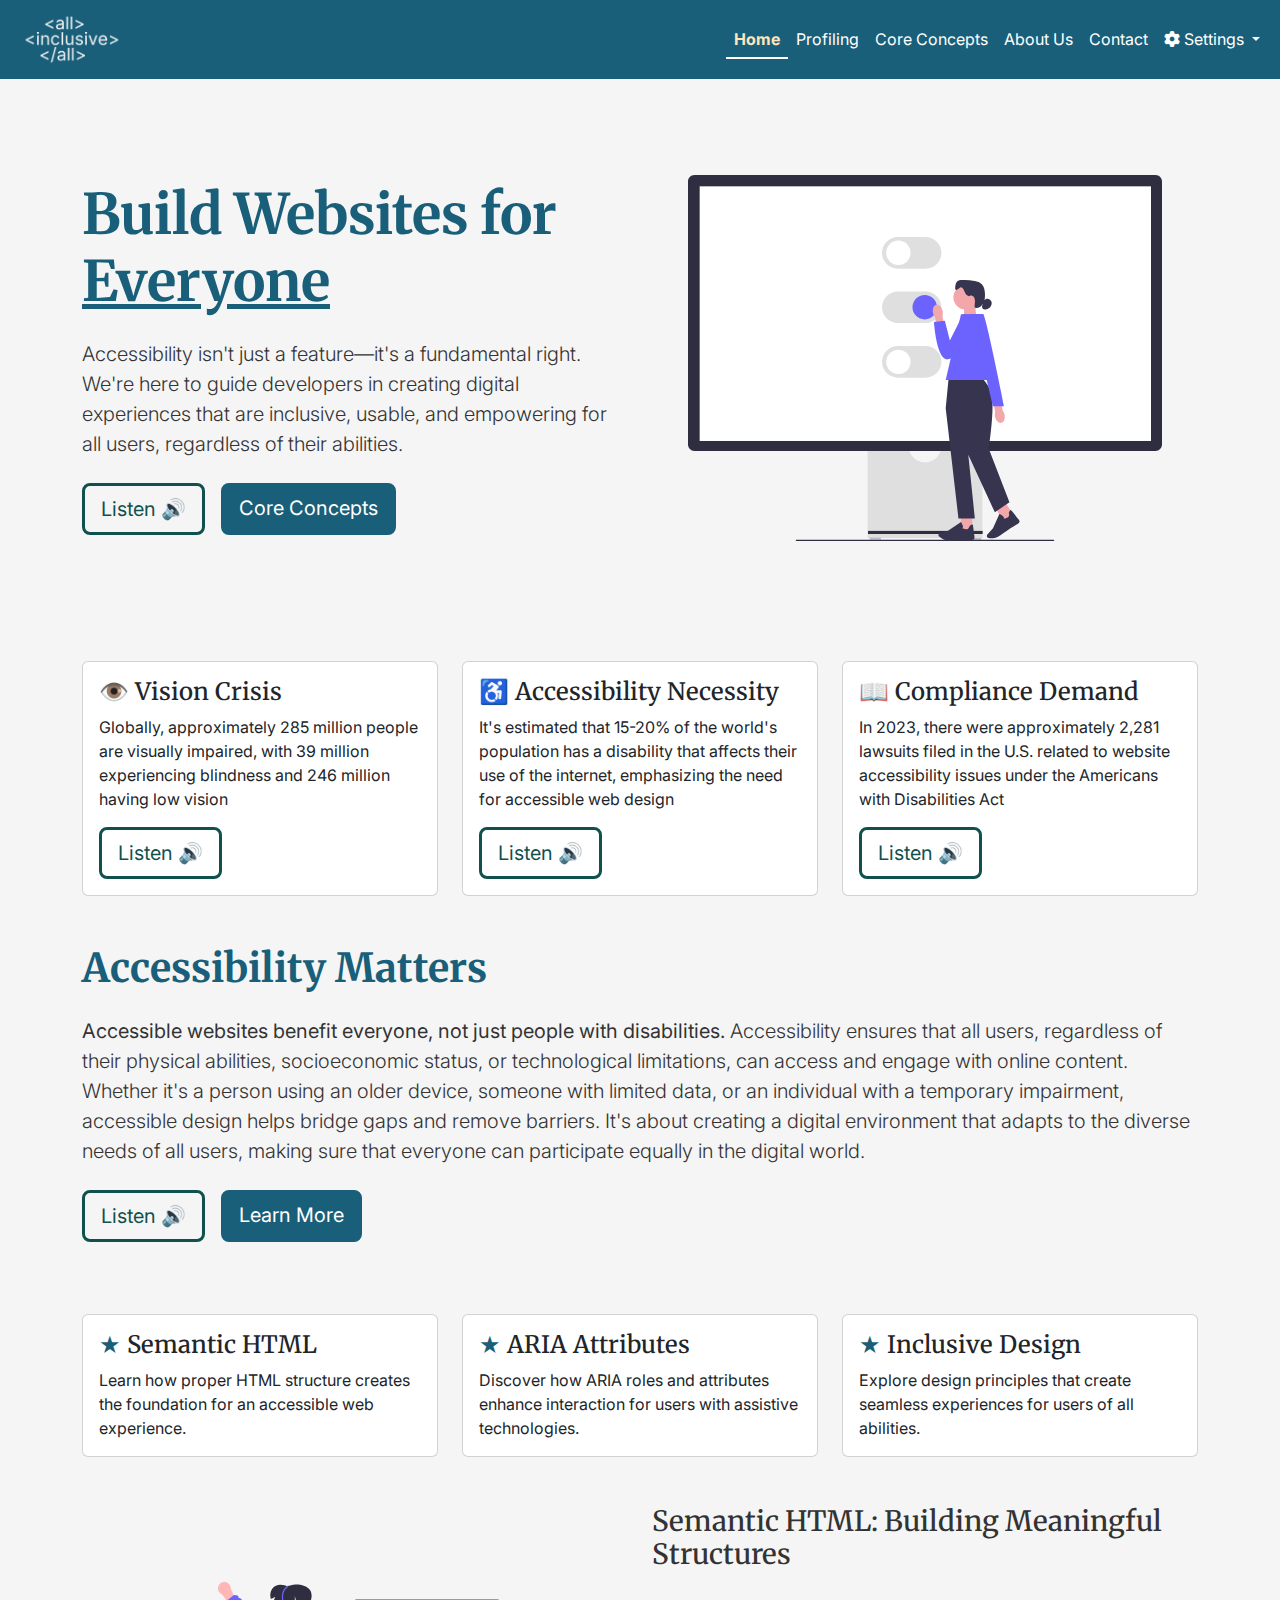
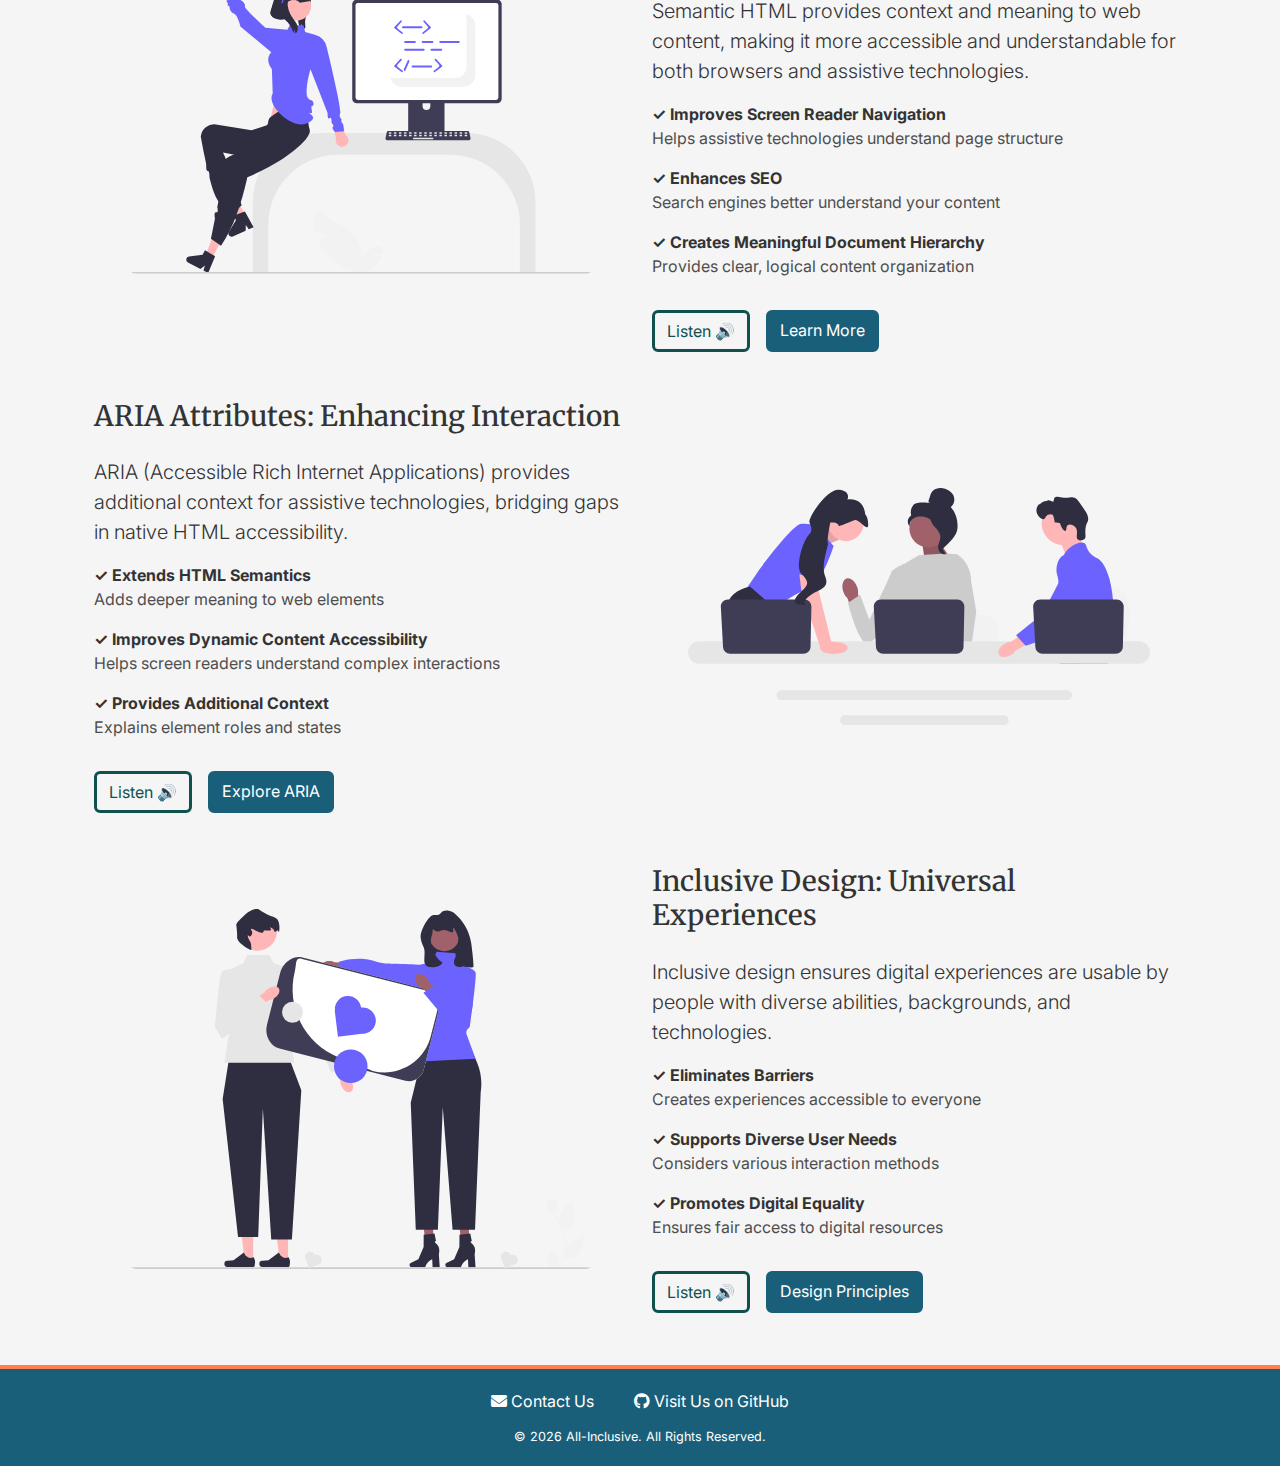
==== commit 1278717a: "Fix CSS errors" ====
--- a/index.html
+++ b/index.html
@@ -8,10 +8,7 @@
       content="Learn about web accessibility, semantic HTML, ARIA attributes, and inclusive design to create more accessible websites for all users."
     />
     <!-- Font Awesome -->
-    <link
-      href="https://cdnjs.cloudflare.com/ajax/libs/font-awesome/6.0.0-beta3/css/all.min.css"
-      rel="stylesheet"
-    />
+    <link href="https://cdnjs.cloudflare.com/ajax/libs/font-awesome/6.4.0/css/all.min.css" rel="stylesheet">
     <!-- Favicon -->
     <link rel="icon" href="favicon.ico" type="image/x-icon">
     <link
@@ -75,7 +72,7 @@
             src="assets/images/illustration.svg"
             alt="Diverse users interacting with digital devices"
             class="img-fluid"
-            aria-describedby="image-description"
+            aria-label="image-description"
           />
         </div>
       </div>
--- a/assets/css/styles.css
+++ b/assets/css/styles.css
@@ -6,6 +6,15 @@
 
 /* Dyslexic Font Class */
 .dyslexic-font {
+    font-family: 'Open-Dyslexic', sans-serif;
+}
+
+.dyslexic-font h1,
+.dyslexic-font h2,
+.dyslexic-font h3,
+.dyslexic-font h4,
+.dyslexic-font h5,
+.dyslexic-font h6 {
     font-family: 'Open-Dyslexic', sans-serif;
 }
 
@@ -21,6 +30,7 @@
     --text-color: #333333;
     /* Charcoal Gray */
     --accent-color: #FF7F50;
+    --button-hover-color: #690000;
     /* Warm Orange */
     --muted-color: #4f4e4e;
     --links-color: #fff;
@@ -46,6 +56,7 @@
     --muted-color: #b3b2b2;
     --links-color: #000;
     --nav-hover-color: #373636;
+    --button-hover-color: #d6d5d5;
     --nav-active-color: #690000;
     --white-color: #FFFFFF;
     --black-color: #000000;
@@ -232,16 +243,14 @@
 
 .footer a {
     text-decoration: none;
-    transition: color 0.3s ease, transform 0.2s ease;
     margin: 0 10px;
     display: inline-block;
-    transition: transform 0.3s ease, color 0.3s ease scale(1);
+    transition: color 0.3s ease, transform 0.3s ease; /* Only one transition rule */
 }
 
 .footer a:hover {
-    color: var(--nav-active-color) !important;
-    transform: translateY(-3px);
-    transform: scale(1.2);
+    color: var(--nav-active-color) !important; /* Make sure the color variable is defined */
+    transform: translateY(-3px) scale(1.2); /* Combine both transformations */
 }
 
 .footer-links {
